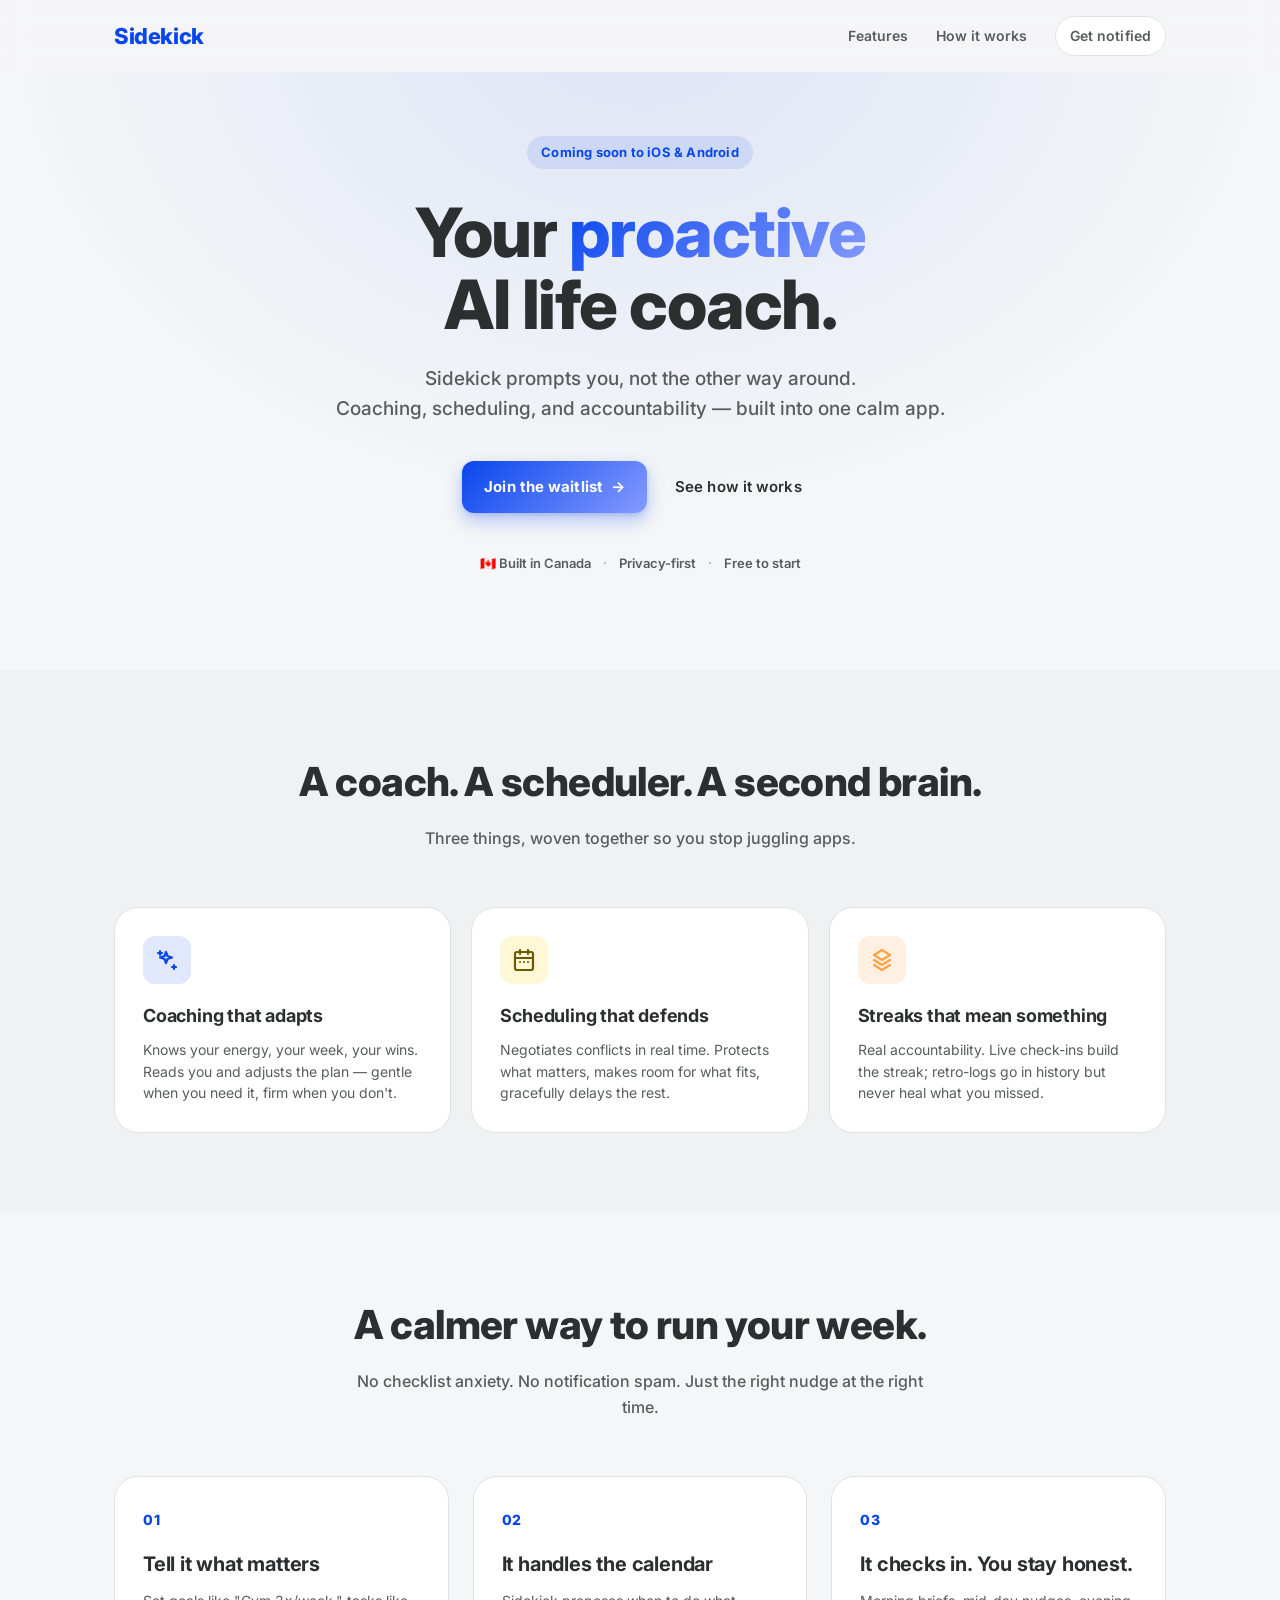
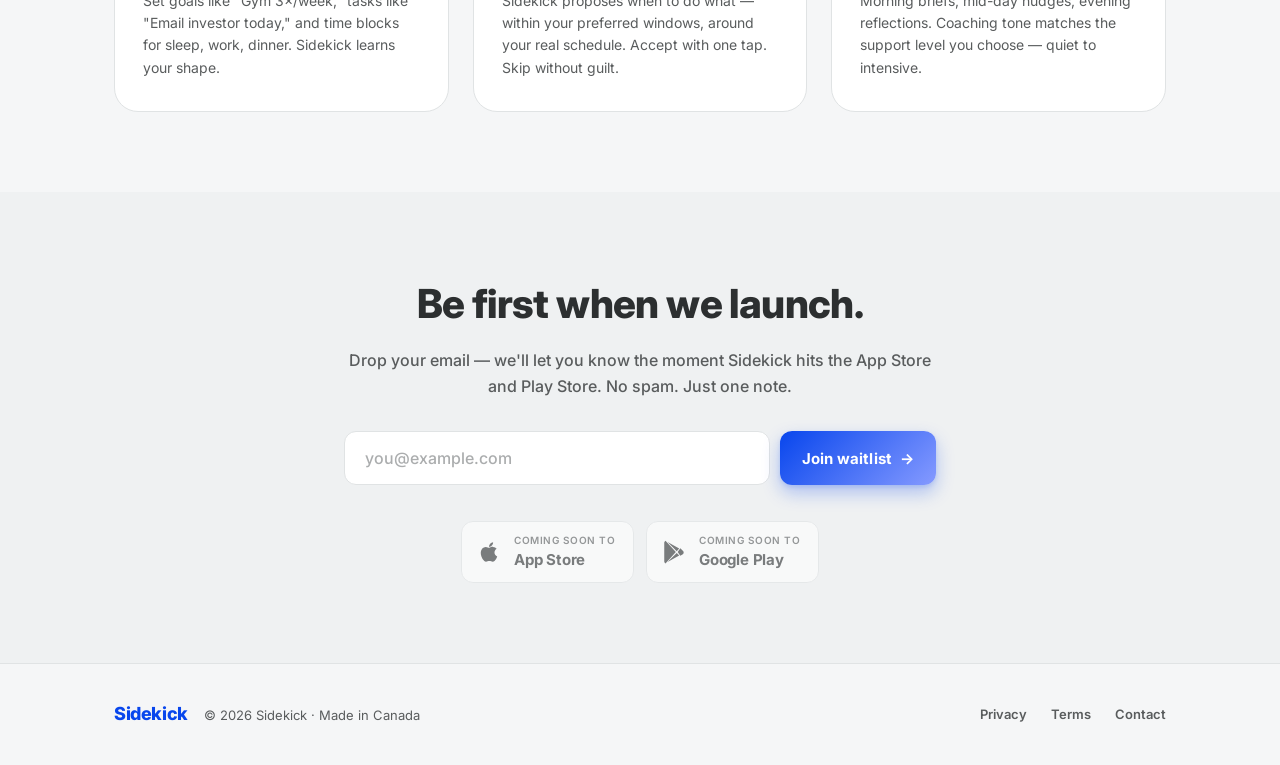
==== index.html @ 0ae4e59f "init: landing page + privacy + terms (Sentinel design)" ====
<!DOCTYPE html>
<html lang="en">
<head>
  <meta charset="UTF-8" />
  <meta name="viewport" content="width=device-width, initial-scale=1.0" />
  <meta name="theme-color" content="#0846ED" />

  <title>Sidekick — Your Proactive AI Life Coach</title>
  <meta name="description" content="Sidekick is a privacy-first personal assistant that proactively coaches you. It integrates calendar, goals, and energy to help maintain life balance — and prompts you, not the other way around." />

  <!-- Open Graph -->
  <meta property="og:title" content="Sidekick — Your Proactive AI Life Coach" />
  <meta property="og:description" content="The AI prompts you, not the other way around. Coaching, scheduling, accountability — built into one calm app." />
  <meta property="og:url" content="https://yoursidekick.ca" />
  <meta property="og:type" content="website" />
  <meta property="og:image" content="https://yoursidekick.ca/og.png" />

  <!-- Twitter -->
  <meta name="twitter:card" content="summary_large_image" />
  <meta name="twitter:title" content="Sidekick — Your Proactive AI Life Coach" />
  <meta name="twitter:description" content="The AI prompts you, not the other way around." />
  <meta name="twitter:image" content="https://yoursidekick.ca/og.png" />

  <!-- Favicon -->
  <link rel="icon" type="image/svg+xml" href="favicon.svg" />

  <!-- Inter font -->
  <link rel="preconnect" href="https://fonts.googleapis.com" />
  <link rel="preconnect" href="https://fonts.gstatic.com" crossorigin />
  <link href="https://fonts.googleapis.com/css2?family=Inter:wght@400;500;600;700;800&display=swap" rel="stylesheet" />

  <link rel="stylesheet" href="style.css" />
</head>
<body>
  <header class="nav">
    <div class="container nav-row">
      <a href="/" class="wordmark">Sidekick</a>
      <nav class="nav-links">
        <a href="#features">Features</a>
        <a href="#how-it-works">How it works</a>
        <a href="#waitlist" class="btn btn-ghost-sm">Get notified</a>
      </nav>
    </div>
  </header>

  <main>
    <!-- Hero -->
    <section class="hero">
      <div class="container hero-inner">
        <div class="badge">Coming soon to iOS &amp; Android</div>
        <h1>
          Your <span class="grad-text">proactive</span><br />
          AI life coach.
        </h1>
        <p class="hero-sub">
          Sidekick prompts you, not the other way around.<br />
          Coaching, scheduling, and accountability — built into one calm app.
        </p>
        <div class="hero-cta">
          <a href="#waitlist" class="btn btn-primary">
            Join the waitlist
            <span class="arrow">→</span>
          </a>
          <a href="#how-it-works" class="btn btn-link">See how it works</a>
        </div>
        <div class="hero-trust">
          <span>🇨🇦 Built in Canada</span>
          <span>·</span>
          <span>Privacy-first</span>
          <span>·</span>
          <span>Free to start</span>
        </div>
      </div>
    </section>

    <!-- Value props -->
    <section id="features" class="features">
      <div class="container">
        <h2 class="section-title">A coach. A scheduler. A second brain.</h2>
        <p class="section-sub">Three things, woven together so you stop juggling apps.</p>

        <div class="feature-grid">
          <div class="feature-card">
            <div class="feature-icon" style="background: rgba(8, 70, 237, 0.12); color: #0846ED;">
              <svg viewBox="0 0 24 24" fill="none" stroke="currentColor" stroke-width="2.2" stroke-linecap="round" stroke-linejoin="round"><path d="M5 3v4"/><path d="M19 17v4"/><path d="M3 5h4"/><path d="M17 19h4"/><path d="M11 4l1.5 4L17 9.5 12.5 11 11 15 9.5 11 5 9.5 9.5 8z"/></svg>
            </div>
            <h3>Coaching that adapts</h3>
            <p>Knows your energy, your week, your wins. Reads you and adjusts the plan — gentle when you need it, firm when you don't.</p>
          </div>

          <div class="feature-card">
            <div class="feature-icon" style="background: rgba(253, 212, 0, 0.16); color: #6D5A00;">
              <svg viewBox="0 0 24 24" fill="none" stroke="currentColor" stroke-width="2.2" stroke-linecap="round" stroke-linejoin="round"><rect x="3" y="4" width="18" height="18" rx="2"/><path d="M16 2v4"/><path d="M8 2v4"/><path d="M3 10h18"/><path d="M8 14h.01"/><path d="M12 14h.01"/><path d="M16 14h.01"/></svg>
            </div>
            <h3>Scheduling that defends</h3>
            <p>Negotiates conflicts in real time. Protects what matters, makes room for what fits, gracefully delays the rest.</p>
          </div>

          <div class="feature-card">
            <div class="feature-icon" style="background: rgba(255, 163, 68, 0.16); color: #FFA344;">
              <svg viewBox="0 0 24 24" fill="none" stroke="currentColor" stroke-width="2.2" stroke-linecap="round" stroke-linejoin="round"><path d="M12 2L4 7l8 5 8-5-8-5z"/><path d="M4 12l8 5 8-5"/><path d="M4 17l8 5 8-5"/></svg>
            </div>
            <h3>Streaks that mean something</h3>
            <p>Real accountability. Live check-ins build the streak; retro-logs go in history but never heal what you missed.</p>
          </div>
        </div>
      </div>
    </section>

    <!-- How it works -->
    <section id="how-it-works" class="how">
      <div class="container">
        <h2 class="section-title">A calmer way to run your week.</h2>
        <p class="section-sub">No checklist anxiety. No notification spam. Just the right nudge at the right time.</p>

        <div class="how-grid">
          <div class="how-step">
            <div class="how-num">01</div>
            <h3>Tell it what matters</h3>
            <p>Set goals like "Gym 3×/week," tasks like "Email investor today," and time blocks for sleep, work, dinner. Sidekick learns your shape.</p>
          </div>
          <div class="how-step">
            <div class="how-num">02</div>
            <h3>It handles the calendar</h3>
            <p>Sidekick proposes when to do what — within your preferred windows, around your real schedule. Accept with one tap. Skip without guilt.</p>
          </div>
          <div class="how-step">
            <div class="how-num">03</div>
            <h3>It checks in. You stay honest.</h3>
            <p>Morning briefs, mid-day nudges, evening reflections. Coaching tone matches the support level you choose — quiet to intensive.</p>
          </div>
        </div>
      </div>
    </section>

    <!-- Waitlist CTA -->
    <section id="waitlist" class="waitlist">
      <div class="container waitlist-inner">
        <h2>Be first when we launch.</h2>
        <p>Drop your email — we'll let you know the moment Sidekick hits the App Store and Play Store. No spam. Just one note.</p>

        <!--
          TODO: Hook this up to a real form provider before going live.
          Easiest options:
            • Tally    https://tally.so   → embed iframe or POST to https://api.tally.so/forms/<id>/responses
            • Formspark https://formspark.io → POST to https://submit-form.com/<form-id>
            • Buttondown https://buttondown.email → if doing email newsletter
          Replace the action URL below with your form endpoint.
        -->
        <form class="waitlist-form" action="https://submit-form.com/REPLACE_ME" method="POST" autocomplete="email">
          <input type="email" name="email" placeholder="you@example.com" required aria-label="Email address" />
          <button type="submit" class="btn btn-primary">
            Join waitlist
            <span class="arrow">→</span>
          </button>
        </form>

        <div class="store-badges">
          <div class="store-badge" aria-label="Coming soon to App Store">
            <svg viewBox="0 0 24 24" fill="currentColor"><path d="M17.05 20.28c-.98.95-2.05.8-3.08.35-1.09-.46-2.09-.48-3.24 0-1.44.62-2.2.44-3.06-.35C2.79 15.25 3.51 7.59 9.05 7.31c1.35.07 2.29.74 3.08.8 1.18-.24 2.31-.93 3.57-.84 1.51.12 2.65.72 3.4 1.8-3.12 1.87-2.38 5.98.48 7.13-.57 1.5-1.31 2.99-2.54 4.09zM12.03 7.25c-.15-2.23 1.66-4.07 3.74-4.25.29 2.58-2.34 4.5-3.74 4.25z"/></svg>
            <div>
              <span class="store-badge-pre">Coming soon to</span>
              <span class="store-badge-name">App Store</span>
            </div>
          </div>
          <div class="store-badge" aria-label="Coming soon to Google Play">
            <svg viewBox="0 0 24 24" fill="currentColor"><path d="M3 20.5V3.5c0-.85.46-1.6 1.16-2L13.69 12 4.16 22.5C3.46 22.1 3 21.35 3 20.5zM16.81 15.12L6.05 21.34l8.49-8.49zM20.16 10.81c.5.4.79.99.79 1.69s-.3 1.29-.79 1.69l-2.36 1.37L15.41 12l2.39-3.55zM6.05 2.66l10.76 6.22-2.27 2.39L6.05 2.66z"/></svg>
            <div>
              <span class="store-badge-pre">Coming soon to</span>
              <span class="store-badge-name">Google Play</span>
            </div>
          </div>
        </div>
      </div>
    </section>
  </main>

  <footer class="footer">
    <div class="container footer-row">
      <div class="footer-brand">
        <span class="wordmark">Sidekick</span>
        <span class="footer-meta">© 2026 Sidekick · Made in Canada</span>
      </div>
      <nav class="footer-links">
        <a href="privacy.html">Privacy</a>
        <a href="terms.html">Terms</a>
        <a href="mailto:hello@yoursidekick.ca">Contact</a>
      </nav>
    </div>
  </footer>
</body>
</html>
---- style.css ----
/* ─────────────────────────────────────────────────────────────────────────
   Sidekick landing page — Sentinel design system
   Hero blue #0846ED, power yellow #FDD400, Inter, surface tier system,
   tonal lift, gradient CTAs, soft definition borders.
   ───────────────────────────────────────────────────────────────────────── */

:root {
  /* Surface tier */
  --surface-base: #F5F6F7;
  --surface-low: #EFF1F2;
  --surface: #FFFFFF;
  --surface-container: #E6E8EA;
  --surface-high: #E0E3E4;
  --surface-highest: #DADDDF;

  /* Text */
  --on-surface: #2C2F30;
  --on-surface-variant: #595C5D;
  --outline: #757778;
  --outline-variant: #ABADAE;

  /* Brand */
  --primary: #0846ED;
  --primary-container: #859AFF;
  --on-primary: #F2F1FF;
  --secondary-container: #FDD400;
  --on-secondary-container: #594A00;
  --tertiary: #B7131A;

  /* Status */
  --green: #4DAB9A;
  --orange: #FFA344;

  /* Type */
  --font-sans: 'Inter', -apple-system, BlinkMacSystemFont, 'Segoe UI', Roboto, sans-serif;

  /* Radius + spacing */
  --r-sm: 8px;
  --r-md: 12px;
  --r-lg: 16px;
  --r-xl: 24px;
  --r-2xl: 32px;
  --r-full: 9999px;
}

@media (prefers-color-scheme: dark) {
  :root {
    --surface-base: #0E1112;
    --surface-low: #16191A;
    --surface: #202425;
    --surface-container: #1A1D1E;
    --surface-high: #24272A;
    --surface-highest: #2E3133;
    --on-surface: #E0E3E4;
    --on-surface-variant: #ABADAE;
    --outline: #898B8C;
    --outline-variant: #595C5D;
    --primary: #6D88FF;
    --primary-container: #003CD3;
  }
}

/* Reset */
*, *::before, *::after { box-sizing: border-box; }
html { -webkit-text-size-adjust: 100%; scroll-behavior: smooth; }
body {
  margin: 0;
  font-family: var(--font-sans);
  font-size: 16px;
  line-height: 1.6;
  color: var(--on-surface);
  background: var(--surface-base);
  -webkit-font-smoothing: antialiased;
  -moz-osx-font-smoothing: grayscale;
}
img, svg { display: block; max-width: 100%; }
a { color: inherit; text-decoration: none; }
button { font-family: inherit; cursor: pointer; }

.container {
  width: 100%;
  max-width: 1100px;
  margin: 0 auto;
  padding: 0 24px;
}

/* ─── Nav ──────────────────────────────────────────────────────────── */
.nav {
  position: sticky;
  top: 0;
  z-index: 50;
  background: color-mix(in srgb, var(--surface-base) 90%, transparent);
  backdrop-filter: saturate(180%) blur(12px);
  -webkit-backdrop-filter: saturate(180%) blur(12px);
}
.nav-row {
  display: flex;
  align-items: center;
  justify-content: space-between;
  padding-block: 16px;
}
.wordmark {
  font-size: 22px;
  font-weight: 800;
  letter-spacing: -0.4px;
  color: var(--primary);
}
.nav-links {
  display: flex;
  align-items: center;
  gap: 28px;
}
.nav-links a {
  font-size: 14px;
  font-weight: 600;
  color: var(--on-surface-variant);
  transition: color 0.15s;
}
.nav-links a:hover { color: var(--on-surface); }

/* ─── Buttons ──────────────────────────────────────────────────────── */
.btn {
  display: inline-flex;
  align-items: center;
  justify-content: center;
  gap: 8px;
  padding: 14px 22px;
  border: none;
  border-radius: var(--r-md);
  font-size: 15px;
  font-weight: 700;
  letter-spacing: 0.1px;
  text-decoration: none;
  cursor: pointer;
  transition: transform 0.15s ease, box-shadow 0.2s ease;
  white-space: nowrap;
}
.btn-primary {
  background: linear-gradient(135deg, var(--primary), var(--primary-container));
  color: #fff;
  box-shadow:
    0 8px 18px rgba(8, 70, 237, 0.28),
    0 2px 4px rgba(8, 70, 237, 0.12);
}
.btn-primary:hover {
  transform: translateY(-1px);
  box-shadow:
    0 12px 26px rgba(8, 70, 237, 0.34),
    0 2px 4px rgba(8, 70, 237, 0.16);
}
.btn-primary:active { transform: translateY(0); }
.btn-link {
  background: transparent;
  color: var(--on-surface);
  padding: 14px 16px;
  font-weight: 600;
}
.btn-link:hover { color: var(--primary); }
.btn-ghost-sm {
  padding: 8px 14px;
  font-size: 13px;
  background: var(--surface);
  color: var(--on-surface);
  border: 1px solid var(--surface-high);
  border-radius: var(--r-full);
}
.btn-ghost-sm:hover {
  background: var(--surface-low);
  color: var(--primary);
}
.arrow {
  display: inline-block;
  transition: transform 0.2s ease;
}
.btn-primary:hover .arrow { transform: translateX(3px); }

/* ─── Hero ──────────────────────────────────────────────────────────── */
.hero {
  padding: 64px 0 96px;
  position: relative;
  overflow: hidden;
}
.hero::before {
  content: '';
  position: absolute;
  inset: -10% -10% auto -10%;
  height: 600px;
  background: radial-gradient(
    ellipse at 50% 0%,
    rgba(8, 70, 237, 0.10),
    transparent 60%
  );
  z-index: -1;
}
.hero-inner {
  text-align: center;
  max-width: 760px;
}
.badge {
  display: inline-block;
  padding: 6px 14px;
  border-radius: var(--r-full);
  background: rgba(8, 70, 237, 0.10);
  color: var(--primary);
  font-size: 13px;
  font-weight: 700;
  letter-spacing: 0.2px;
  margin-bottom: 28px;
}
.hero h1 {
  font-size: clamp(40px, 7vw, 68px);
  line-height: 1.05;
  font-weight: 800;
  letter-spacing: -1.5px;
  margin: 0 0 24px;
  color: var(--on-surface);
}
.grad-text {
  background: linear-gradient(135deg, var(--primary), var(--primary-container));
  -webkit-background-clip: text;
  background-clip: text;
  color: transparent;
}
.hero-sub {
  font-size: clamp(16px, 2vw, 19px);
  color: var(--on-surface-variant);
  margin: 0 0 36px;
  font-weight: 500;
  line-height: 1.6;
}
.hero-cta {
  display: flex;
  justify-content: center;
  gap: 12px;
  flex-wrap: wrap;
  margin-bottom: 40px;
}
.hero-trust {
  display: flex;
  justify-content: center;
  align-items: center;
  flex-wrap: wrap;
  gap: 12px;
  font-size: 13px;
  font-weight: 600;
  color: var(--on-surface-variant);
}
.hero-trust span:nth-child(even) { color: var(--outline-variant); }

/* ─── Sections ─────────────────────────────────────────────────────── */
section { padding: 80px 0; }
.section-title {
  font-size: clamp(28px, 4vw, 40px);
  font-weight: 800;
  letter-spacing: -0.6px;
  text-align: center;
  margin: 0 0 12px;
  color: var(--on-surface);
}
.section-sub {
  text-align: center;
  font-size: 16px;
  color: var(--on-surface-variant);
  max-width: 580px;
  margin: 0 auto 56px;
  font-weight: 500;
}

/* ─── Features ─────────────────────────────────────────────────────── */
.features { background: var(--surface-low); }
.feature-grid {
  display: grid;
  grid-template-columns: repeat(auto-fit, minmax(280px, 1fr));
  gap: 20px;
}
.feature-card {
  background: var(--surface);
  border: 1px solid var(--surface-high);
  border-radius: var(--r-xl);
  padding: 28px;
  transition: transform 0.2s ease, box-shadow 0.2s ease;
}
.feature-card:hover {
  transform: translateY(-3px);
  box-shadow: 0 16px 40px rgba(44, 47, 48, 0.06);
}
.feature-icon {
  width: 48px;
  height: 48px;
  border-radius: var(--r-md);
  display: grid;
  place-items: center;
  margin-bottom: 18px;
}
.feature-icon svg { width: 24px; height: 24px; }
.feature-card h3 {
  font-size: 18px;
  font-weight: 700;
  letter-spacing: -0.2px;
  margin: 0 0 8px;
  color: var(--on-surface);
}
.feature-card p {
  font-size: 14px;
  line-height: 1.55;
  color: var(--on-surface-variant);
  margin: 0;
}

/* ─── How it works ─────────────────────────────────────────────────── */
.how-grid {
  display: grid;
  grid-template-columns: repeat(auto-fit, minmax(280px, 1fr));
  gap: 24px;
}
.how-step {
  background: var(--surface);
  border: 1px solid var(--surface-high);
  border-radius: var(--r-xl);
  padding: 32px 28px;
}
.how-num {
  font-size: 14px;
  font-weight: 800;
  letter-spacing: 0.8px;
  color: var(--primary);
  margin-bottom: 16px;
}
.how-step h3 {
  font-size: 20px;
  font-weight: 700;
  letter-spacing: -0.2px;
  margin: 0 0 10px;
  color: var(--on-surface);
}
.how-step p {
  font-size: 14px;
  line-height: 1.6;
  color: var(--on-surface-variant);
  margin: 0;
}

/* ─── Waitlist ─────────────────────────────────────────────────────── */
.waitlist {
  background: var(--surface-low);
}
.waitlist-inner {
  max-width: 640px;
  text-align: center;
}
.waitlist h2 {
  font-size: clamp(28px, 4vw, 40px);
  font-weight: 800;
  letter-spacing: -0.6px;
  margin: 0 0 12px;
  color: var(--on-surface);
}
.waitlist p {
  font-size: 16px;
  color: var(--on-surface-variant);
  margin: 0 0 32px;
  font-weight: 500;
}
.waitlist-form {
  display: flex;
  gap: 10px;
  margin-bottom: 36px;
  flex-wrap: wrap;
  justify-content: center;
}
.waitlist-form input[type="email"] {
  flex: 1 1 280px;
  padding: 16px 20px;
  font-family: inherit;
  font-size: 16px;
  font-weight: 500;
  color: var(--on-surface);
  background: var(--surface);
  border: 1px solid var(--surface-high);
  border-radius: var(--r-md);
  outline: none;
  transition: border-color 0.15s;
}
.waitlist-form input[type="email"]:focus {
  border-color: var(--primary);
  box-shadow: 0 0 0 4px rgba(8, 70, 237, 0.12);
}
.waitlist-form input::placeholder { color: var(--outline-variant); }
.waitlist-form button { padding: 16px 22px; }

.store-badges {
  display: flex;
  justify-content: center;
  gap: 12px;
  flex-wrap: wrap;
}
.store-badge {
  display: flex;
  align-items: center;
  gap: 12px;
  padding: 10px 18px 10px 14px;
  background: var(--surface);
  border: 1px solid var(--surface-high);
  border-radius: var(--r-md);
  color: var(--on-surface);
  opacity: 0.6;
}
.store-badge svg { width: 26px; height: 26px; }
.store-badge div { display: flex; flex-direction: column; align-items: flex-start; }
.store-badge-pre {
  font-size: 10px;
  font-weight: 600;
  text-transform: uppercase;
  letter-spacing: 0.5px;
  color: var(--on-surface-variant);
}
.store-badge-name {
  font-size: 15px;
  font-weight: 700;
  letter-spacing: -0.2px;
}

/* ─── Footer ───────────────────────────────────────────────────────── */
.footer {
  padding: 36px 0;
  border-top: 1px solid var(--surface-high);
}
.footer-row {
  display: flex;
  align-items: center;
  justify-content: space-between;
  gap: 24px;
  flex-wrap: wrap;
}
.footer-brand {
  display: flex;
  align-items: baseline;
  gap: 16px;
  flex-wrap: wrap;
}
.footer-brand .wordmark { font-size: 18px; }
.footer-meta {
  font-size: 13px;
  color: var(--on-surface-variant);
}
.footer-links { display: flex; gap: 24px; }
.footer-links a {
  font-size: 13px;
  font-weight: 600;
  color: var(--on-surface-variant);
  transition: color 0.15s;
}
.footer-links a:hover { color: var(--primary); }

/* ─── Mobile ───────────────────────────────────────────────────────── */
@media (max-width: 640px) {
  .nav-links { gap: 14px; }
  .nav-links a:not(.btn-ghost-sm) { display: none; }
  .hero { padding: 48px 0 64px; }
  section { padding: 56px 0; }
}
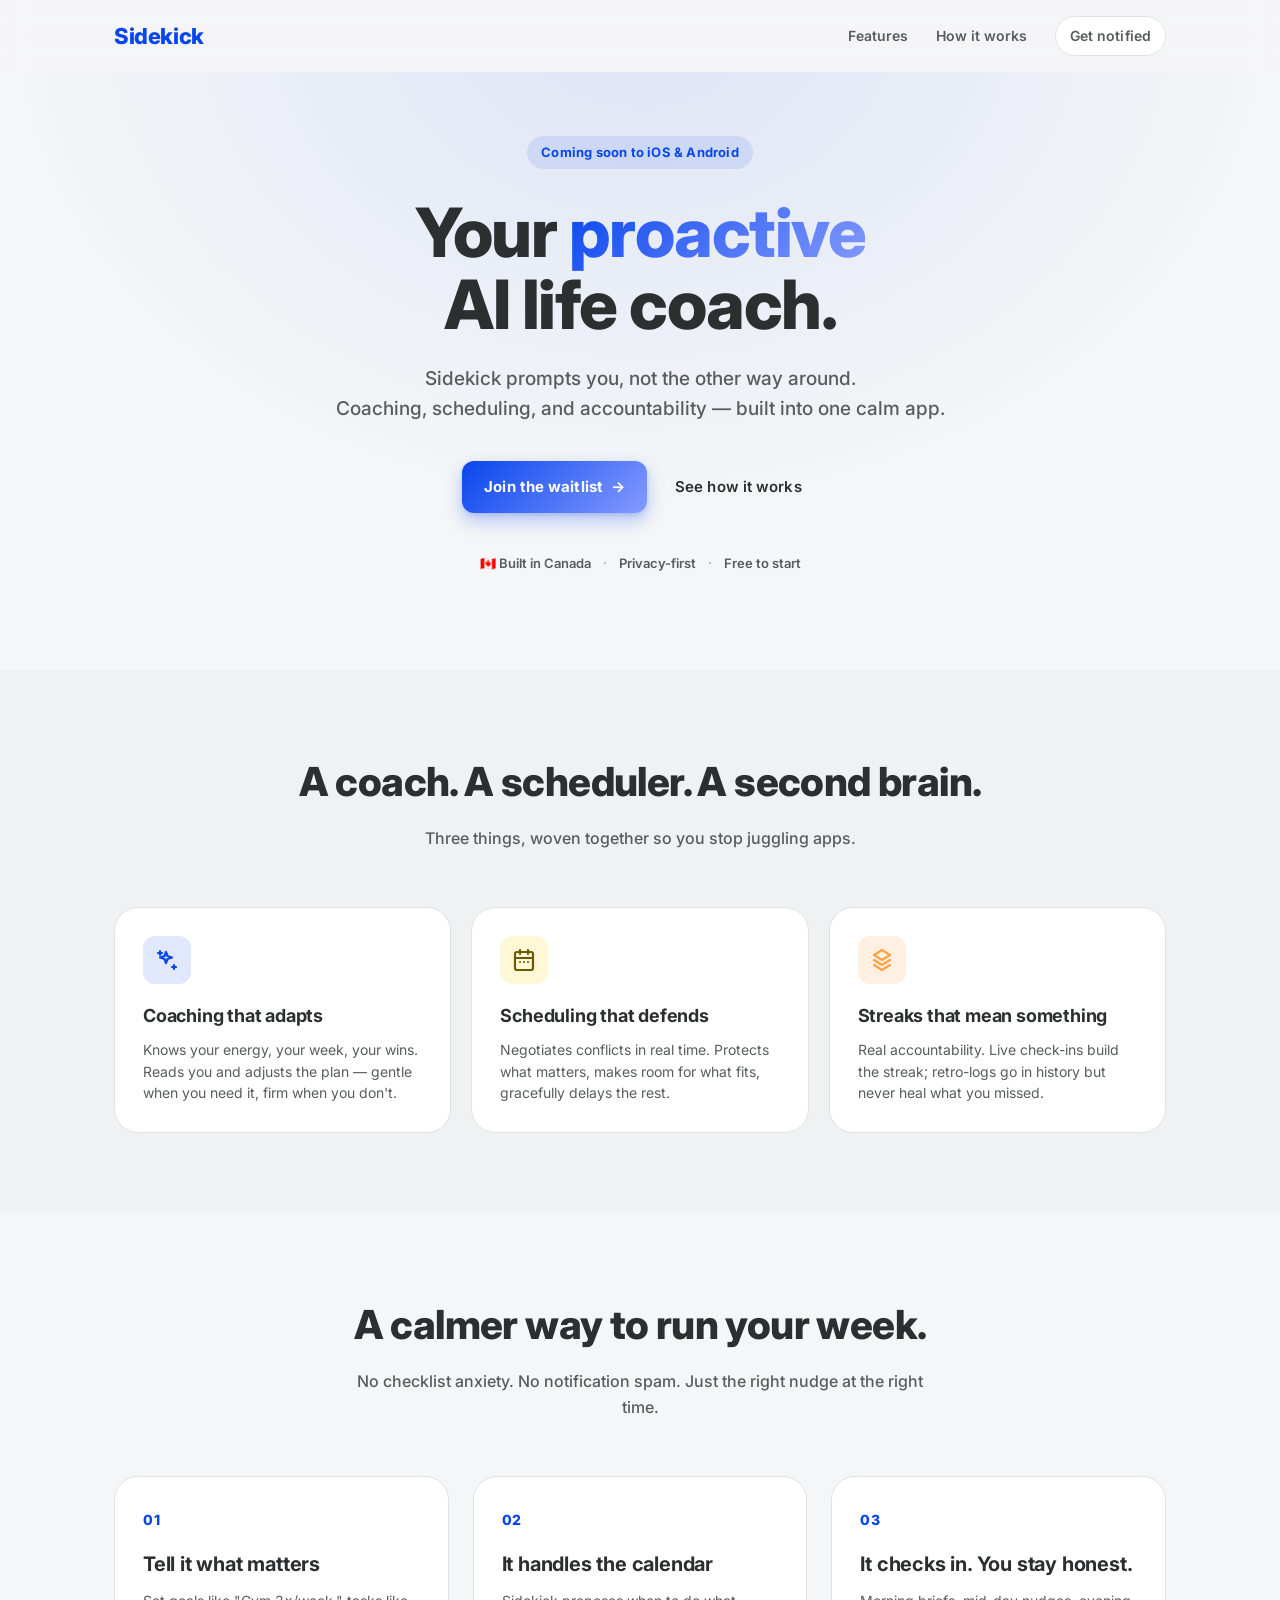
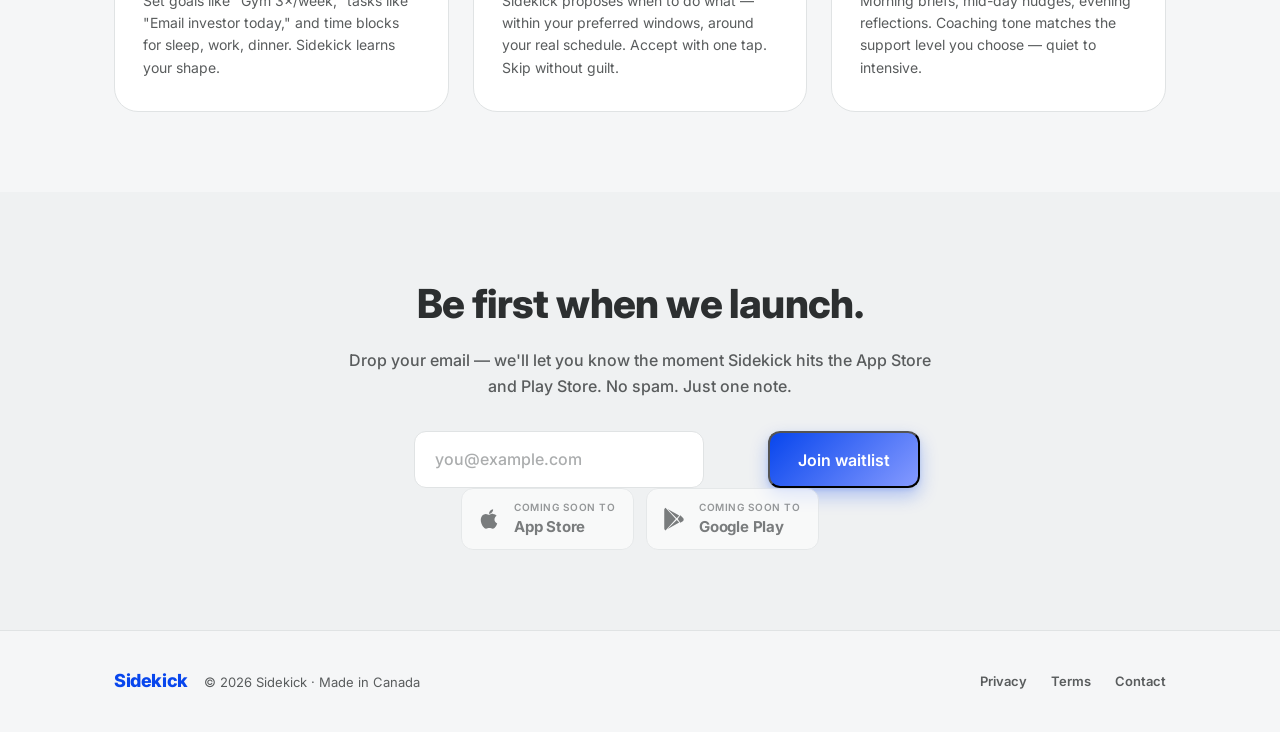
==== commit 03b703f1: "wire Kit (ConvertKit) waitlist form, style to match Sidekick palette Replaces the REPLACE_ME Formspa" ====
--- a/index.html
+++ b/index.html
@@ -30,6 +30,9 @@
   <link href="https://fonts.googleapis.com/css2?family=Inter:wght@400;500;600;700;800&display=swap" rel="stylesheet" />
 
   <link rel="stylesheet" href="style.css" />
+
+  <!-- Kit (ConvertKit) waitlist form script -->
+  <script src="https://f.convertkit.com/ckjs/ck.5.js"></script>
 </head>
 <body>
   <header class="nav">
@@ -139,20 +142,20 @@
         <h2>Be first when we launch.</h2>
         <p>Drop your email — we'll let you know the moment Sidekick hits the App Store and Play Store. No spam. Just one note.</p>
 
-        <!--
-          TODO: Hook this up to a real form provider before going live.
-          Easiest options:
-            • Tally    https://tally.so   → embed iframe or POST to https://api.tally.so/forms/<id>/responses
-            • Formspark https://formspark.io → POST to https://submit-form.com/<form-id>
-            • Buttondown https://buttondown.email → if doing email newsletter
-          Replace the action URL below with your form endpoint.
-        -->
-        <form class="waitlist-form" action="https://submit-form.com/REPLACE_ME" method="POST" autocomplete="email">
-          <input type="email" name="email" placeholder="you@example.com" required aria-label="Email address" />
-          <button type="submit" class="btn btn-primary">
-            Join waitlist
-            <span class="arrow">→</span>
-          </button>
+        <!-- Kit (ConvertKit) waitlist form. Script loaded in <head>. -->
+        <form action="https://app.kit.com/forms/9358173/subscriptions" class="seva-form formkit-form" method="post" data-sv-form="9358173" data-uid="fa3485b197" data-format="inline" data-version="5" data-options="{&quot;settings&quot;:{&quot;after_subscribe&quot;:{&quot;action&quot;:&quot;message&quot;,&quot;success_message&quot;:&quot;Success! Now check your email to confirm your subscription.&quot;,&quot;redirect_url&quot;:&quot;&quot;},&quot;analytics&quot;:{&quot;google&quot;:null,&quot;fathom&quot;:null,&quot;facebook&quot;:null,&quot;segment&quot;:null,&quot;pinterest&quot;:null,&quot;sparkloop&quot;:null,&quot;googletagmanager&quot;:null},&quot;modal&quot;:{&quot;trigger&quot;:&quot;timer&quot;,&quot;scroll_percentage&quot;:null,&quot;timer&quot;:5,&quot;devices&quot;:&quot;all&quot;,&quot;show_once_every&quot;:15},&quot;powered_by&quot;:{&quot;show&quot;:true,&quot;url&quot;:&quot;https://kit.com/features/forms?utm_campaign=poweredby&amp;utm_content=form&amp;utm_medium=referral&amp;utm_source=dynamic&quot;},&quot;recaptcha&quot;:{&quot;enabled&quot;:false},&quot;return_visitor&quot;:{&quot;action&quot;:&quot;show&quot;,&quot;custom_content&quot;:&quot;&quot;},&quot;slide_in&quot;:{&quot;display_in&quot;:&quot;bottom_right&quot;,&quot;trigger&quot;:&quot;timer&quot;,&quot;scroll_percentage&quot;:null,&quot;timer&quot;:5,&quot;devices&quot;:&quot;all&quot;,&quot;show_once_every&quot;:15},&quot;sticky_bar&quot;:{&quot;display_in&quot;:&quot;top&quot;,&quot;trigger&quot;:&quot;timer&quot;,&quot;scroll_percentage&quot;:null,&quot;timer&quot;:5,&quot;devices&quot;:&quot;all&quot;,&quot;show_once_every&quot;:15}},&quot;version&quot;:&quot;5&quot;}" min-width="400 500 600 700 800">
+          <div data-style="clean">
+            <ul class="formkit-alert formkit-alert-error" data-element="errors" data-group="alert"></ul>
+            <div data-element="fields" data-stacked="false" class="seva-fields formkit-fields">
+              <div class="formkit-field">
+                <input class="formkit-input" name="email_address" aria-label="Email Address" placeholder="you@example.com" required type="email" />
+              </div>
+              <button data-element="submit" class="formkit-submit formkit-submit">
+                <div class="formkit-spinner"><div></div><div></div><div></div></div>
+                <span>Join waitlist</span>
+              </button>
+            </div>
+          </div>
         </form>
 
         <div class="store-badges">
--- a/style.css
+++ b/style.css
@@ -388,6 +388,71 @@
 .waitlist-form input::placeholder { color: var(--outline-variant); }
 .waitlist-form button { padding: 16px 22px; }
 
+/* ─── Kit (ConvertKit) embedded form — match Sidekick palette ───────── */
+.waitlist .formkit-form[data-uid="fa3485b197"] { max-width: 560px; margin: 0 auto; }
+.waitlist .formkit-form[data-uid="fa3485b197"] [data-style="clean"] { padding: 0; }
+.waitlist .formkit-form[data-uid="fa3485b197"] .formkit-fields {
+  display: flex;
+  gap: 10px;
+  flex-wrap: wrap;
+  justify-content: center;
+  margin: 0 auto;
+}
+.waitlist .formkit-form[data-uid="fa3485b197"] .formkit-field,
+.waitlist .formkit-form[data-uid="fa3485b197"] .formkit-submit {
+  margin: 0;
+  flex: 1 1 280px;
+}
+.waitlist .formkit-form[data-uid="fa3485b197"] .formkit-submit { flex: 0 0 auto; }
+.waitlist .formkit-form[data-uid="fa3485b197"] .formkit-input {
+  padding: 16px 20px !important;
+  font-family: inherit !important;
+  font-size: 16px !important;
+  font-weight: 500 !important;
+  color: var(--on-surface) !important;
+  background: var(--surface) !important;
+  border: 1px solid var(--surface-high) !important;
+  border-radius: var(--r-md) !important;
+  line-height: 1.4 !important;
+  transition: border-color 0.15s, box-shadow 0.15s !important;
+}
+.waitlist .formkit-form[data-uid="fa3485b197"] .formkit-input::placeholder { color: var(--outline-variant); opacity: 1; }
+.waitlist .formkit-form[data-uid="fa3485b197"] .formkit-input:focus {
+  border-color: var(--primary) !important;
+  box-shadow: 0 0 0 4px rgba(8, 70, 237, 0.12) !important;
+  outline: none !important;
+}
+.waitlist .formkit-form[data-uid="fa3485b197"] .formkit-submit {
+  background: linear-gradient(135deg, var(--primary), var(--primary-container)) !important;
+  color: #fff !important;
+  border-radius: var(--r-md) !important;
+  box-shadow:
+    0 8px 18px rgba(8, 70, 237, 0.28),
+    0 2px 4px rgba(8, 70, 237, 0.12) !important;
+  transition: transform 0.15s ease, box-shadow 0.2s ease !important;
+  font-weight: 600 !important;
+  margin: 0 !important;
+}
+.waitlist .formkit-form[data-uid="fa3485b197"] .formkit-submit > span {
+  padding: 16px 22px !important;
+  font-size: 16px !important;
+  font-weight: 600 !important;
+}
+.waitlist .formkit-form[data-uid="fa3485b197"] .formkit-submit:hover {
+  transform: translateY(-1px);
+  box-shadow:
+    0 12px 26px rgba(8, 70, 237, 0.34),
+    0 2px 4px rgba(8, 70, 237, 0.16) !important;
+}
+.waitlist .formkit-form[data-uid="fa3485b197"] .formkit-submit:hover > span { background: transparent !important; }
+.waitlist .formkit-form[data-uid="fa3485b197"] .formkit-powered-by-convertkit-container { display: none !important; }
+.waitlist .formkit-form[data-uid="fa3485b197"] .formkit-alert-success {
+  background: rgba(8, 70, 237, 0.08);
+  border-color: var(--primary);
+  color: var(--primary);
+  border-radius: var(--r-md);
+}
+
 .store-badges {
   display: flex;
   justify-content: center;
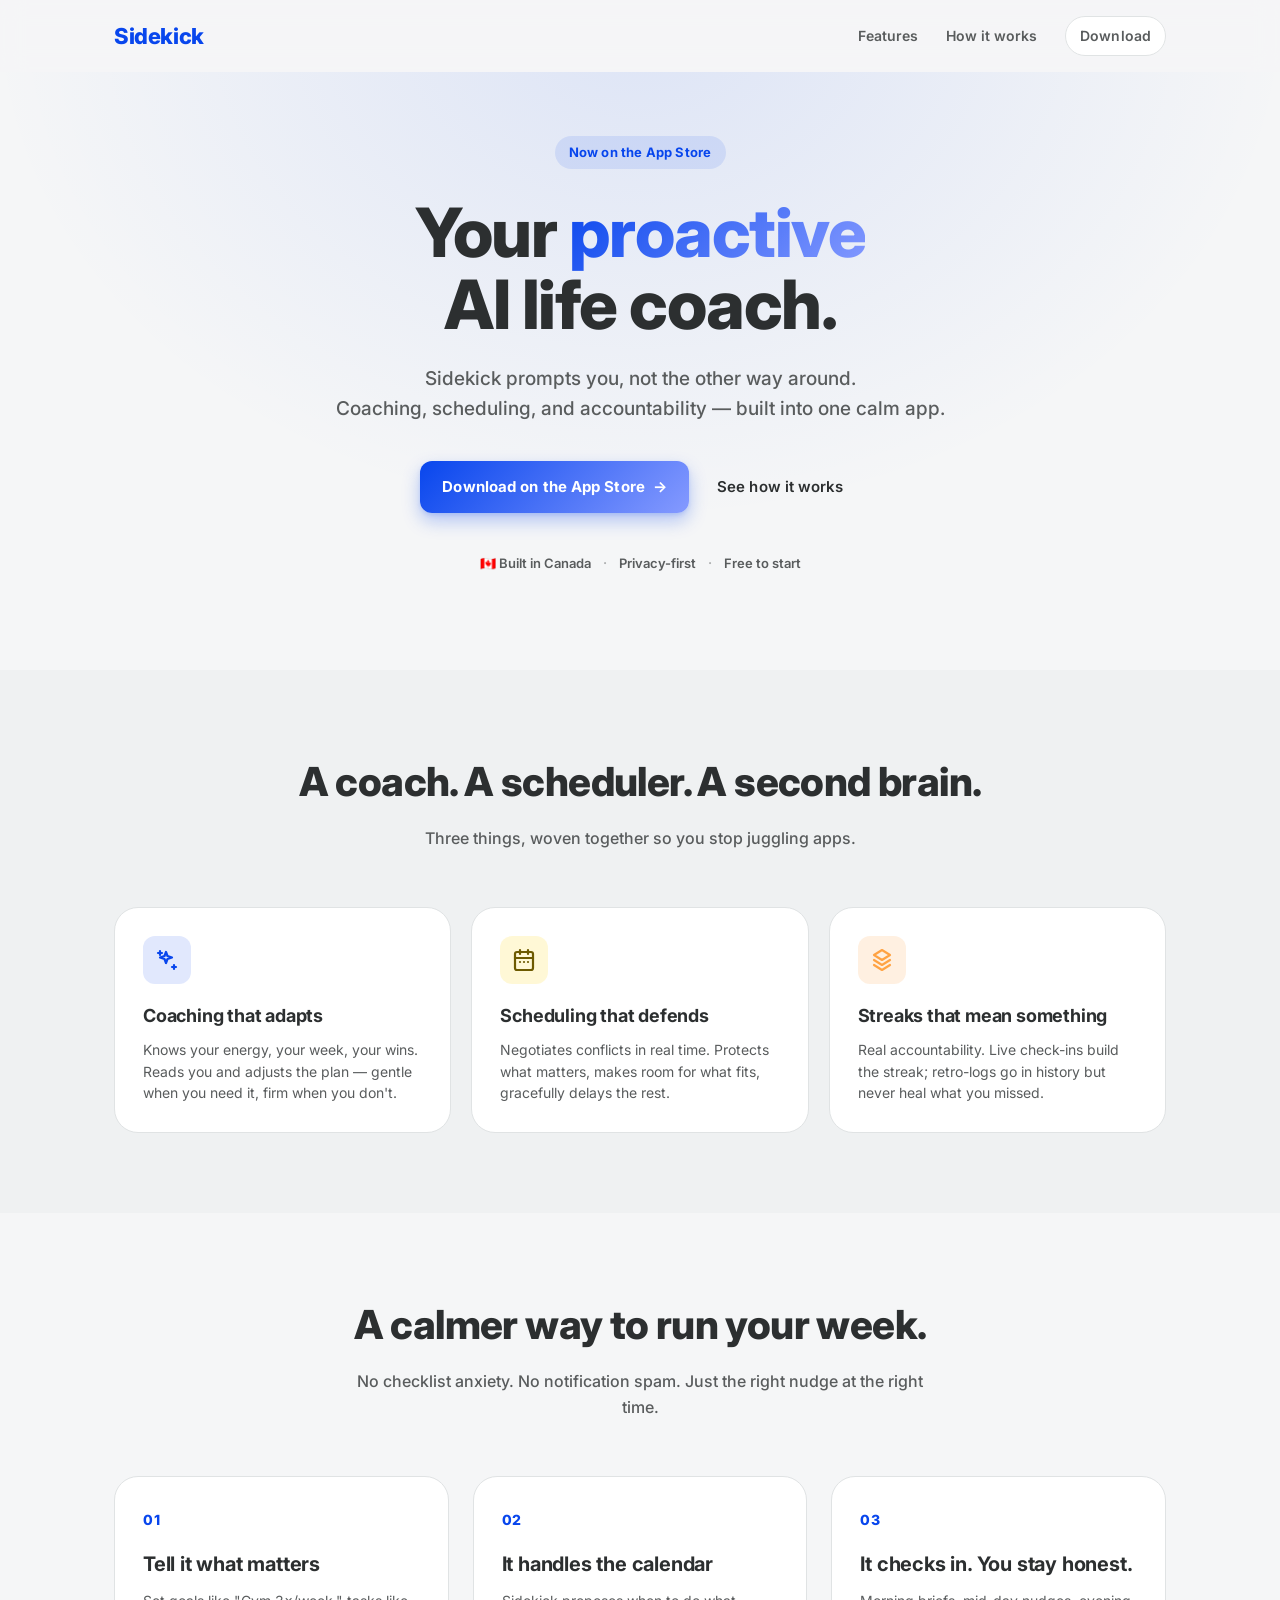
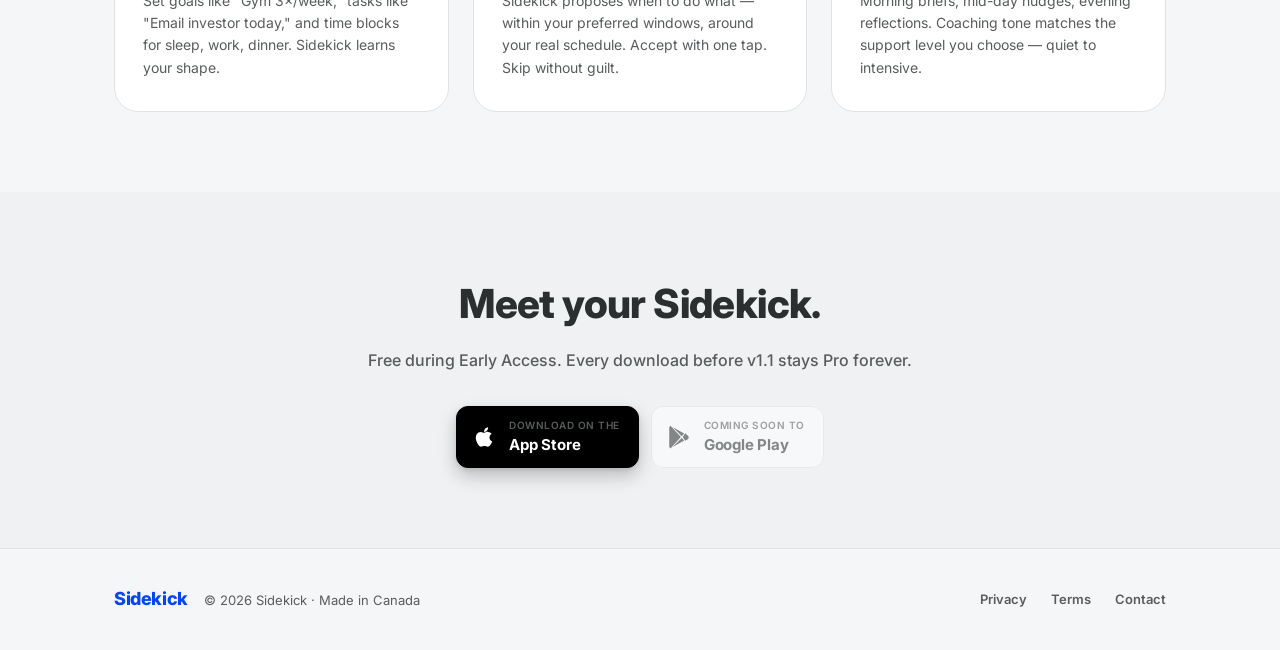
==== commit 71ad5813: "launch: App Store live — swap waitlist for download CTA Sidekick v1.0 launched on the App Store 2026" ====
--- a/index.html
+++ b/index.html
@@ -30,9 +30,6 @@
   <link href="https://fonts.googleapis.com/css2?family=Inter:wght@400;500;600;700;800&display=swap" rel="stylesheet" />
 
   <link rel="stylesheet" href="style.css" />
-
-  <!-- Kit (ConvertKit) waitlist form script -->
-  <script src="https://f.convertkit.com/ckjs/ck.5.js"></script>
 </head>
 <body>
   <header class="nav">
@@ -41,7 +38,7 @@
       <nav class="nav-links">
         <a href="#features">Features</a>
         <a href="#how-it-works">How it works</a>
-        <a href="#waitlist" class="btn btn-ghost-sm">Get notified</a>
+        <a href="#download" class="btn btn-ghost-sm">Download</a>
       </nav>
     </div>
   </header>
@@ -50,7 +47,7 @@
     <!-- Hero -->
     <section class="hero">
       <div class="container hero-inner">
-        <div class="badge">Coming soon to iOS &amp; Android</div>
+        <div class="badge">Now on the App Store</div>
         <h1>
           Your <span class="grad-text">proactive</span><br />
           AI life coach.
@@ -60,8 +57,8 @@
           Coaching, scheduling, and accountability — built into one calm app.
         </p>
         <div class="hero-cta">
-          <a href="#waitlist" class="btn btn-primary">
-            Join the waitlist
+          <a href="https://apps.apple.com/app/id6761344816" class="btn btn-primary">
+            Download on the App Store
             <span class="arrow">→</span>
           </a>
           <a href="#how-it-works" class="btn btn-link">See how it works</a>
@@ -136,36 +133,20 @@
       </div>
     </section>
 
-    <!-- Waitlist CTA -->
-    <section id="waitlist" class="waitlist">
+    <!-- Download CTA -->
+    <section id="download" class="waitlist">
       <div class="container waitlist-inner">
-        <h2>Be first when we launch.</h2>
-        <p>Drop your email — we'll let you know the moment Sidekick hits the App Store and Play Store. No spam. Just one note.</p>
-
-        <!-- Kit (ConvertKit) waitlist form. Script loaded in <head>. -->
-        <form action="https://app.kit.com/forms/9358173/subscriptions" class="seva-form formkit-form" method="post" data-sv-form="9358173" data-uid="fa3485b197" data-format="inline" data-version="5" data-options="{&quot;settings&quot;:{&quot;after_subscribe&quot;:{&quot;action&quot;:&quot;message&quot;,&quot;success_message&quot;:&quot;Success! Now check your email to confirm your subscription.&quot;,&quot;redirect_url&quot;:&quot;&quot;},&quot;analytics&quot;:{&quot;google&quot;:null,&quot;fathom&quot;:null,&quot;facebook&quot;:null,&quot;segment&quot;:null,&quot;pinterest&quot;:null,&quot;sparkloop&quot;:null,&quot;googletagmanager&quot;:null},&quot;modal&quot;:{&quot;trigger&quot;:&quot;timer&quot;,&quot;scroll_percentage&quot;:null,&quot;timer&quot;:5,&quot;devices&quot;:&quot;all&quot;,&quot;show_once_every&quot;:15},&quot;powered_by&quot;:{&quot;show&quot;:true,&quot;url&quot;:&quot;https://kit.com/features/forms?utm_campaign=poweredby&amp;utm_content=form&amp;utm_medium=referral&amp;utm_source=dynamic&quot;},&quot;recaptcha&quot;:{&quot;enabled&quot;:false},&quot;return_visitor&quot;:{&quot;action&quot;:&quot;show&quot;,&quot;custom_content&quot;:&quot;&quot;},&quot;slide_in&quot;:{&quot;display_in&quot;:&quot;bottom_right&quot;,&quot;trigger&quot;:&quot;timer&quot;,&quot;scroll_percentage&quot;:null,&quot;timer&quot;:5,&quot;devices&quot;:&quot;all&quot;,&quot;show_once_every&quot;:15},&quot;sticky_bar&quot;:{&quot;display_in&quot;:&quot;top&quot;,&quot;trigger&quot;:&quot;timer&quot;,&quot;scroll_percentage&quot;:null,&quot;timer&quot;:5,&quot;devices&quot;:&quot;all&quot;,&quot;show_once_every&quot;:15}},&quot;version&quot;:&quot;5&quot;}" min-width="400 500 600 700 800">
-          <div data-style="clean">
-            <ul class="formkit-alert formkit-alert-error" data-element="errors" data-group="alert"></ul>
-            <div data-element="fields" data-stacked="false" class="seva-fields formkit-fields">
-              <div class="formkit-field">
-                <input class="formkit-input" name="email_address" aria-label="Email Address" placeholder="you@example.com" required type="email" />
-              </div>
-              <button data-element="submit" class="formkit-submit formkit-submit">
-                <div class="formkit-spinner"><div></div><div></div><div></div></div>
-                <span>Join waitlist</span>
-              </button>
-            </div>
-          </div>
-        </form>
+        <h2>Meet your Sidekick.</h2>
+        <p>Free during Early Access. Every download before v1.1 stays Pro forever.</p>
 
         <div class="store-badges">
-          <div class="store-badge" aria-label="Coming soon to App Store">
+          <a href="https://apps.apple.com/app/id6761344816" class="store-badge store-badge-live" aria-label="Download on the App Store">
             <svg viewBox="0 0 24 24" fill="currentColor"><path d="M17.05 20.28c-.98.95-2.05.8-3.08.35-1.09-.46-2.09-.48-3.24 0-1.44.62-2.2.44-3.06-.35C2.79 15.25 3.51 7.59 9.05 7.31c1.35.07 2.29.74 3.08.8 1.18-.24 2.31-.93 3.57-.84 1.51.12 2.65.72 3.4 1.8-3.12 1.87-2.38 5.98.48 7.13-.57 1.5-1.31 2.99-2.54 4.09zM12.03 7.25c-.15-2.23 1.66-4.07 3.74-4.25.29 2.58-2.34 4.5-3.74 4.25z"/></svg>
             <div>
-              <span class="store-badge-pre">Coming soon to</span>
+              <span class="store-badge-pre">Download on the</span>
               <span class="store-badge-name">App Store</span>
             </div>
-          </div>
+          </a>
           <div class="store-badge" aria-label="Coming soon to Google Play">
             <svg viewBox="0 0 24 24" fill="currentColor"><path d="M3 20.5V3.5c0-.85.46-1.6 1.16-2L13.69 12 4.16 22.5C3.46 22.1 3 21.35 3 20.5zM16.81 15.12L6.05 21.34l8.49-8.49zM20.16 10.81c.5.4.79.99.79 1.69s-.3 1.29-.79 1.69l-2.36 1.37L15.41 12l2.39-3.55zM6.05 2.66l10.76 6.22-2.27 2.39L6.05 2.66z"/></svg>
             <div>
--- a/style.css
+++ b/style.css
@@ -361,103 +361,12 @@
   margin: 0 0 32px;
   font-weight: 500;
 }
-.waitlist-form {
-  display: flex;
-  gap: 10px;
-  margin-bottom: 36px;
-  flex-wrap: wrap;
-  justify-content: center;
-}
-.waitlist-form input[type="email"] {
-  flex: 1 1 280px;
-  padding: 16px 20px;
-  font-family: inherit;
-  font-size: 16px;
-  font-weight: 500;
-  color: var(--on-surface);
-  background: var(--surface);
-  border: 1px solid var(--surface-high);
-  border-radius: var(--r-md);
-  outline: none;
-  transition: border-color 0.15s;
-}
-.waitlist-form input[type="email"]:focus {
-  border-color: var(--primary);
-  box-shadow: 0 0 0 4px rgba(8, 70, 237, 0.12);
-}
-.waitlist-form input::placeholder { color: var(--outline-variant); }
-.waitlist-form button { padding: 16px 22px; }
-
-/* ─── Kit (ConvertKit) embedded form — match Sidekick palette ───────── */
-.waitlist .formkit-form[data-uid="fa3485b197"] { max-width: 560px; margin: 0 auto; }
-.waitlist .formkit-form[data-uid="fa3485b197"] [data-style="clean"] { padding: 0; }
-.waitlist .formkit-form[data-uid="fa3485b197"] .formkit-fields {
-  display: flex;
-  gap: 10px;
-  flex-wrap: wrap;
-  justify-content: center;
-  margin: 0 auto;
-}
-.waitlist .formkit-form[data-uid="fa3485b197"] .formkit-field,
-.waitlist .formkit-form[data-uid="fa3485b197"] .formkit-submit {
-  margin: 0;
-  flex: 1 1 280px;
-}
-.waitlist .formkit-form[data-uid="fa3485b197"] .formkit-submit { flex: 0 0 auto; }
-.waitlist .formkit-form[data-uid="fa3485b197"] .formkit-input {
-  padding: 16px 20px !important;
-  font-family: inherit !important;
-  font-size: 16px !important;
-  font-weight: 500 !important;
-  color: var(--on-surface) !important;
-  background: var(--surface) !important;
-  border: 1px solid var(--surface-high) !important;
-  border-radius: var(--r-md) !important;
-  line-height: 1.4 !important;
-  transition: border-color 0.15s, box-shadow 0.15s !important;
-}
-.waitlist .formkit-form[data-uid="fa3485b197"] .formkit-input::placeholder { color: var(--outline-variant); opacity: 1; }
-.waitlist .formkit-form[data-uid="fa3485b197"] .formkit-input:focus {
-  border-color: var(--primary) !important;
-  box-shadow: 0 0 0 4px rgba(8, 70, 237, 0.12) !important;
-  outline: none !important;
-}
-.waitlist .formkit-form[data-uid="fa3485b197"] .formkit-submit {
-  background: linear-gradient(135deg, var(--primary), var(--primary-container)) !important;
-  color: #fff !important;
-  border-radius: var(--r-md) !important;
-  box-shadow:
-    0 8px 18px rgba(8, 70, 237, 0.28),
-    0 2px 4px rgba(8, 70, 237, 0.12) !important;
-  transition: transform 0.15s ease, box-shadow 0.2s ease !important;
-  font-weight: 600 !important;
-  margin: 0 !important;
-}
-.waitlist .formkit-form[data-uid="fa3485b197"] .formkit-submit > span {
-  padding: 16px 22px !important;
-  font-size: 16px !important;
-  font-weight: 600 !important;
-}
-.waitlist .formkit-form[data-uid="fa3485b197"] .formkit-submit:hover {
-  transform: translateY(-1px);
-  box-shadow:
-    0 12px 26px rgba(8, 70, 237, 0.34),
-    0 2px 4px rgba(8, 70, 237, 0.16) !important;
-}
-.waitlist .formkit-form[data-uid="fa3485b197"] .formkit-submit:hover > span { background: transparent !important; }
-.waitlist .formkit-form[data-uid="fa3485b197"] .formkit-powered-by-convertkit-container { display: none !important; }
-.waitlist .formkit-form[data-uid="fa3485b197"] .formkit-alert-success {
-  background: rgba(8, 70, 237, 0.08);
-  border-color: var(--primary);
-  color: var(--primary);
-  border-radius: var(--r-md);
-}
-
 .store-badges {
   display: flex;
   justify-content: center;
   gap: 12px;
   flex-wrap: wrap;
+  margin-top: 12px;
 }
 .store-badge {
   display: flex;
@@ -468,7 +377,24 @@
   border: 1px solid var(--surface-high);
   border-radius: var(--r-md);
   color: var(--on-surface);
-  opacity: 0.6;
+  opacity: 0.55;
+  text-decoration: none;
+}
+.store-badge-live {
+  opacity: 1;
+  background: #000;
+  border-color: #000;
+  color: #fff;
+  box-shadow:
+    0 8px 18px rgba(0, 0, 0, 0.22),
+    0 2px 4px rgba(0, 0, 0, 0.08);
+  transition: transform 0.15s ease, box-shadow 0.2s ease;
+}
+.store-badge-live:hover {
+  transform: translateY(-1px);
+  box-shadow:
+    0 12px 26px rgba(0, 0, 0, 0.28),
+    0 2px 4px rgba(0, 0, 0, 0.1);
 }
 .store-badge svg { width: 26px; height: 26px; }
 .store-badge div { display: flex; flex-direction: column; align-items: flex-start; }
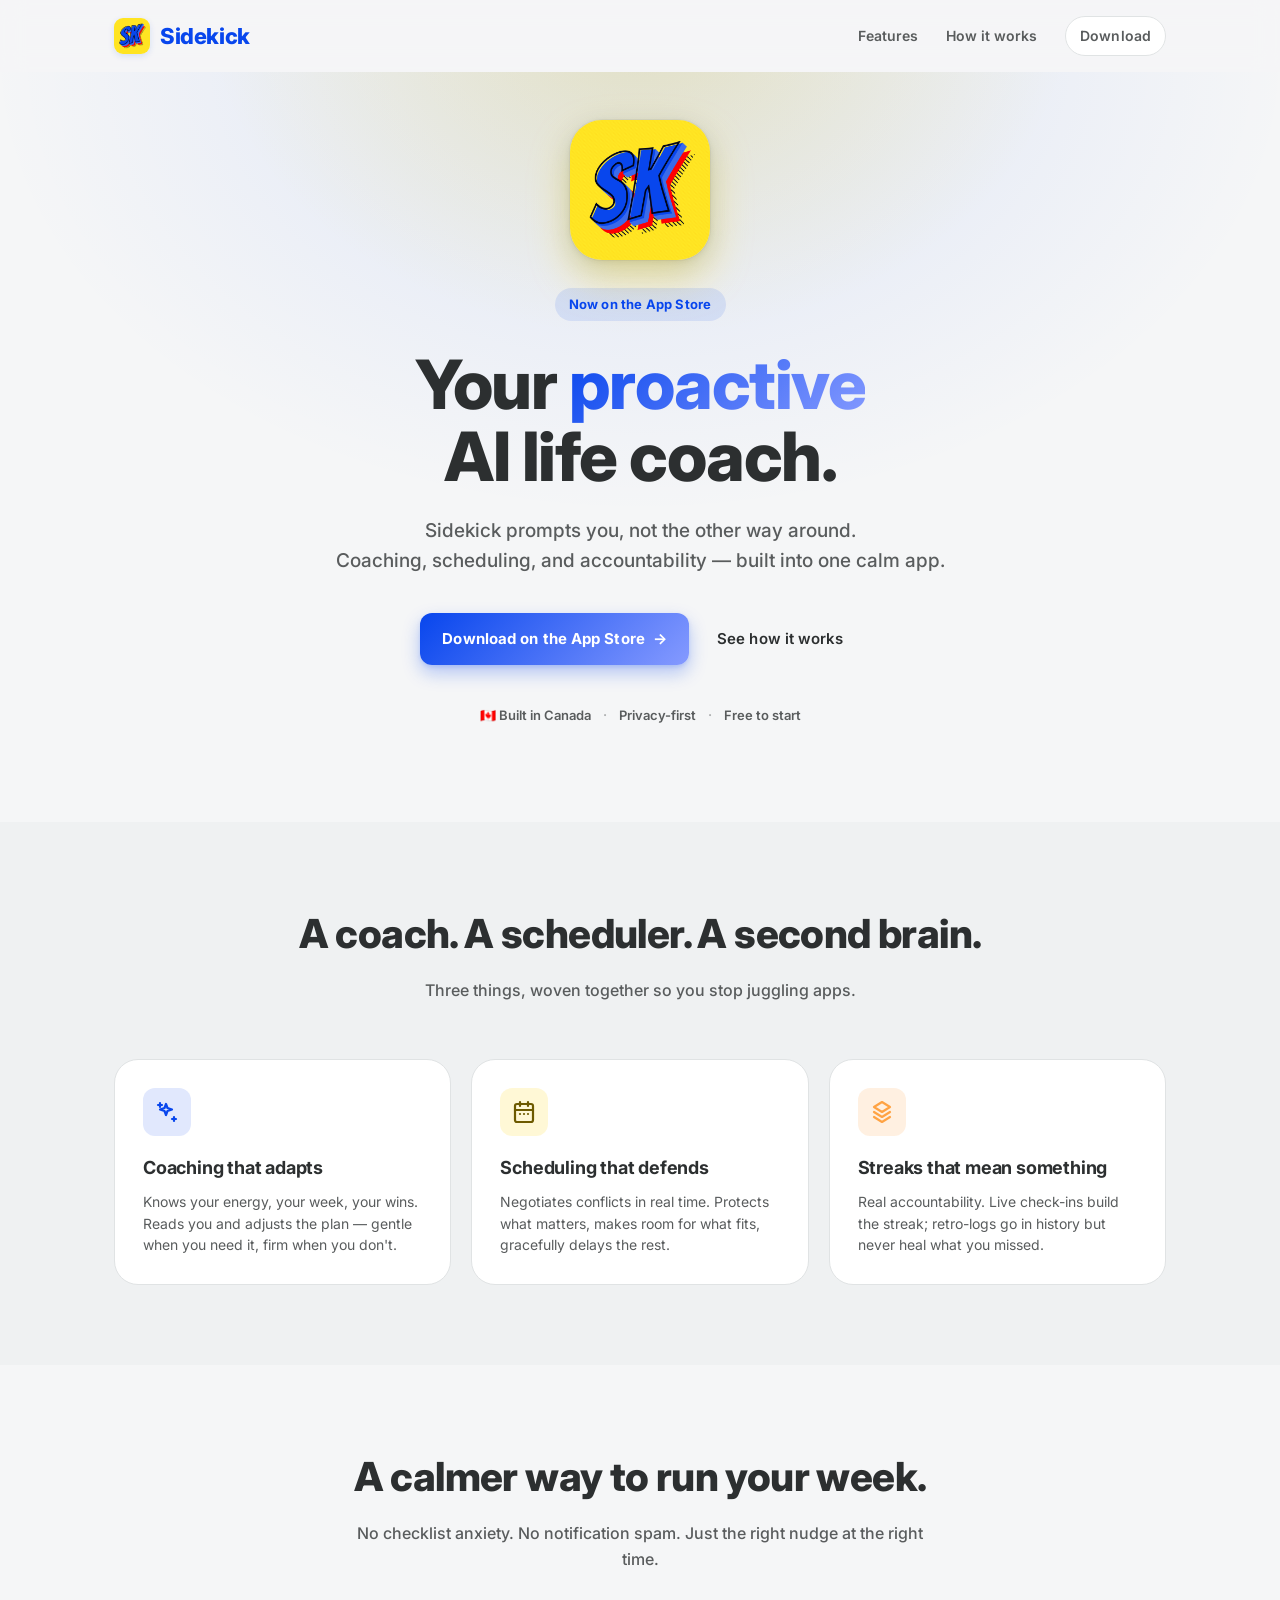
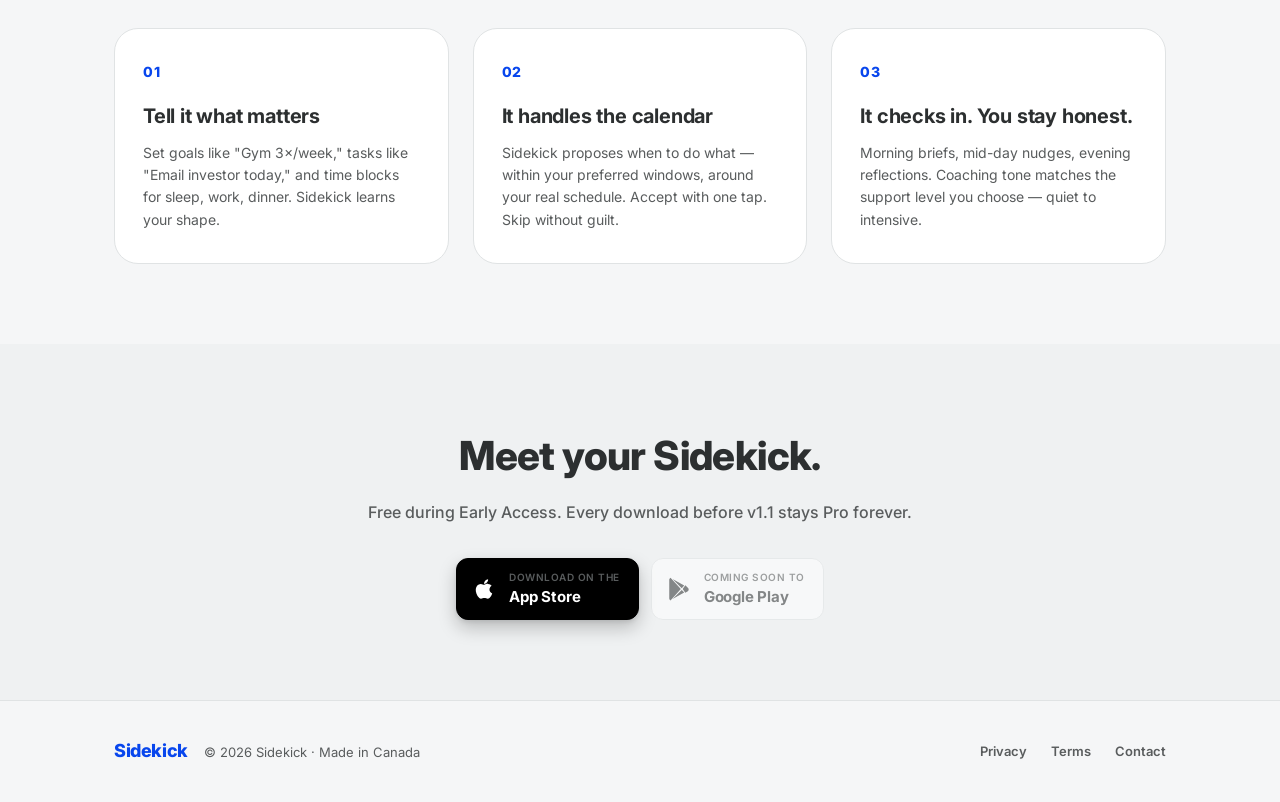
==== commit 58e88331: "brand: drop the real Sidekick icon + yellow accent glow into the hero - app-icon.png copied from mob" ====
--- a/index.html
+++ b/index.html
@@ -21,8 +21,10 @@
   <meta name="twitter:description" content="The AI prompts you, not the other way around." />
   <meta name="twitter:image" content="https://yoursidekick.ca/og.png" />
 
-  <!-- Favicon -->
-  <link rel="icon" type="image/svg+xml" href="favicon.svg" />
+  <!-- Favicon / App Icon -->
+  <link rel="icon" type="image/png" href="app-icon.png" />
+  <link rel="apple-touch-icon" href="app-icon.png" />
+  <link rel="shortcut icon" type="image/png" href="app-icon.png" />
 
   <!-- Inter font -->
   <link rel="preconnect" href="https://fonts.googleapis.com" />
@@ -34,7 +36,10 @@
 <body>
   <header class="nav">
     <div class="container nav-row">
-      <a href="/" class="wordmark">Sidekick</a>
+      <a href="/" class="brand">
+        <img src="app-icon.png" alt="" class="brand-icon" width="36" height="36" />
+        <span class="wordmark">Sidekick</span>
+      </a>
       <nav class="nav-links">
         <a href="#features">Features</a>
         <a href="#how-it-works">How it works</a>
@@ -47,6 +52,9 @@
     <!-- Hero -->
     <section class="hero">
       <div class="container hero-inner">
+        <div class="hero-icon-wrap">
+          <img src="app-icon.png" alt="Sidekick app icon" class="hero-icon" width="140" height="140" />
+        </div>
         <div class="badge">Now on the App Store</div>
         <h1>
           Your <span class="grad-text">proactive</span><br />
@@ -57,7 +65,7 @@
           Coaching, scheduling, and accountability — built into one calm app.
         </p>
         <div class="hero-cta">
-          <a href="https://apps.apple.com/app/id6761344816" class="btn btn-primary">
+          <a href="https://apps.apple.com/us/app/sidekick-ai/id6761344816" class="btn btn-primary">
             Download on the App Store
             <span class="arrow">→</span>
           </a>
@@ -140,7 +148,7 @@
         <p>Free during Early Access. Every download before v1.1 stays Pro forever.</p>
 
         <div class="store-badges">
-          <a href="https://apps.apple.com/app/id6761344816" class="store-badge store-badge-live" aria-label="Download on the App Store">
+          <a href="https://apps.apple.com/us/app/sidekick-ai/id6761344816" class="store-badge store-badge-live" aria-label="Download on the App Store">
             <svg viewBox="0 0 24 24" fill="currentColor"><path d="M17.05 20.28c-.98.95-2.05.8-3.08.35-1.09-.46-2.09-.48-3.24 0-1.44.62-2.2.44-3.06-.35C2.79 15.25 3.51 7.59 9.05 7.31c1.35.07 2.29.74 3.08.8 1.18-.24 2.31-.93 3.57-.84 1.51.12 2.65.72 3.4 1.8-3.12 1.87-2.38 5.98.48 7.13-.57 1.5-1.31 2.99-2.54 4.09zM12.03 7.25c-.15-2.23 1.66-4.07 3.74-4.25.29 2.58-2.34 4.5-3.74 4.25z"/></svg>
             <div>
               <span class="store-badge-pre">Download on the</span>
--- a/style.css
+++ b/style.css
@@ -99,6 +99,19 @@
   justify-content: space-between;
   padding-block: 16px;
 }
+.brand {
+  display: inline-flex;
+  align-items: center;
+  gap: 10px;
+  text-decoration: none;
+}
+.brand-icon {
+  width: 36px;
+  height: 36px;
+  border-radius: 9px; /* iOS-ish squircle at small size */
+  box-shadow: 0 2px 6px rgba(8, 70, 237, 0.14);
+  display: block;
+}
 .wordmark {
   font-size: 22px;
   font-weight: 800;
@@ -176,25 +189,60 @@
 
 /* ─── Hero ──────────────────────────────────────────────────────────── */
 .hero {
-  padding: 64px 0 96px;
+  padding: 48px 0 96px;
   position: relative;
   overflow: hidden;
+}
+@media (max-width: 640px) {
+  .hero { padding: 32px 0 72px; }
+  .hero-icon { width: 112px; height: 112px; border-radius: 26px; }
 }
 .hero::before {
   content: '';
   position: absolute;
   inset: -10% -10% auto -10%;
   height: 600px;
-  background: radial-gradient(
-    ellipse at 50% 0%,
-    rgba(8, 70, 237, 0.10),
-    transparent 60%
-  );
+  background:
+    radial-gradient(
+      ellipse at 50% 0%,
+      rgba(253, 212, 0, 0.22),
+      transparent 40%
+    ),
+    radial-gradient(
+      ellipse at 50% 10%,
+      rgba(8, 70, 237, 0.10),
+      transparent 60%
+    );
   z-index: -1;
 }
 .hero-inner {
   text-align: center;
   max-width: 760px;
+}
+.hero-icon-wrap {
+  display: flex;
+  justify-content: center;
+  margin-bottom: 28px;
+}
+.hero-icon {
+  width: 140px;
+  height: 140px;
+  border-radius: 32px; /* iOS squircle-ish at 140px (~22.8%) */
+  display: block;
+  /* Power-yellow glow echoing the icon's bg + subtle blue shadow for depth */
+  box-shadow:
+    0 0 0 1px rgba(0, 0, 0, 0.04),
+    0 18px 40px rgba(253, 212, 0, 0.38),
+    0 8px 24px rgba(8, 70, 237, 0.18),
+    0 2px 6px rgba(0, 0, 0, 0.08);
+  animation: hero-icon-float 6s ease-in-out infinite;
+}
+@keyframes hero-icon-float {
+  0%, 100% { transform: translateY(0); }
+  50% { transform: translateY(-6px); }
+}
+@media (prefers-reduced-motion: reduce) {
+  .hero-icon { animation: none; }
 }
 .badge {
   display: inline-block;
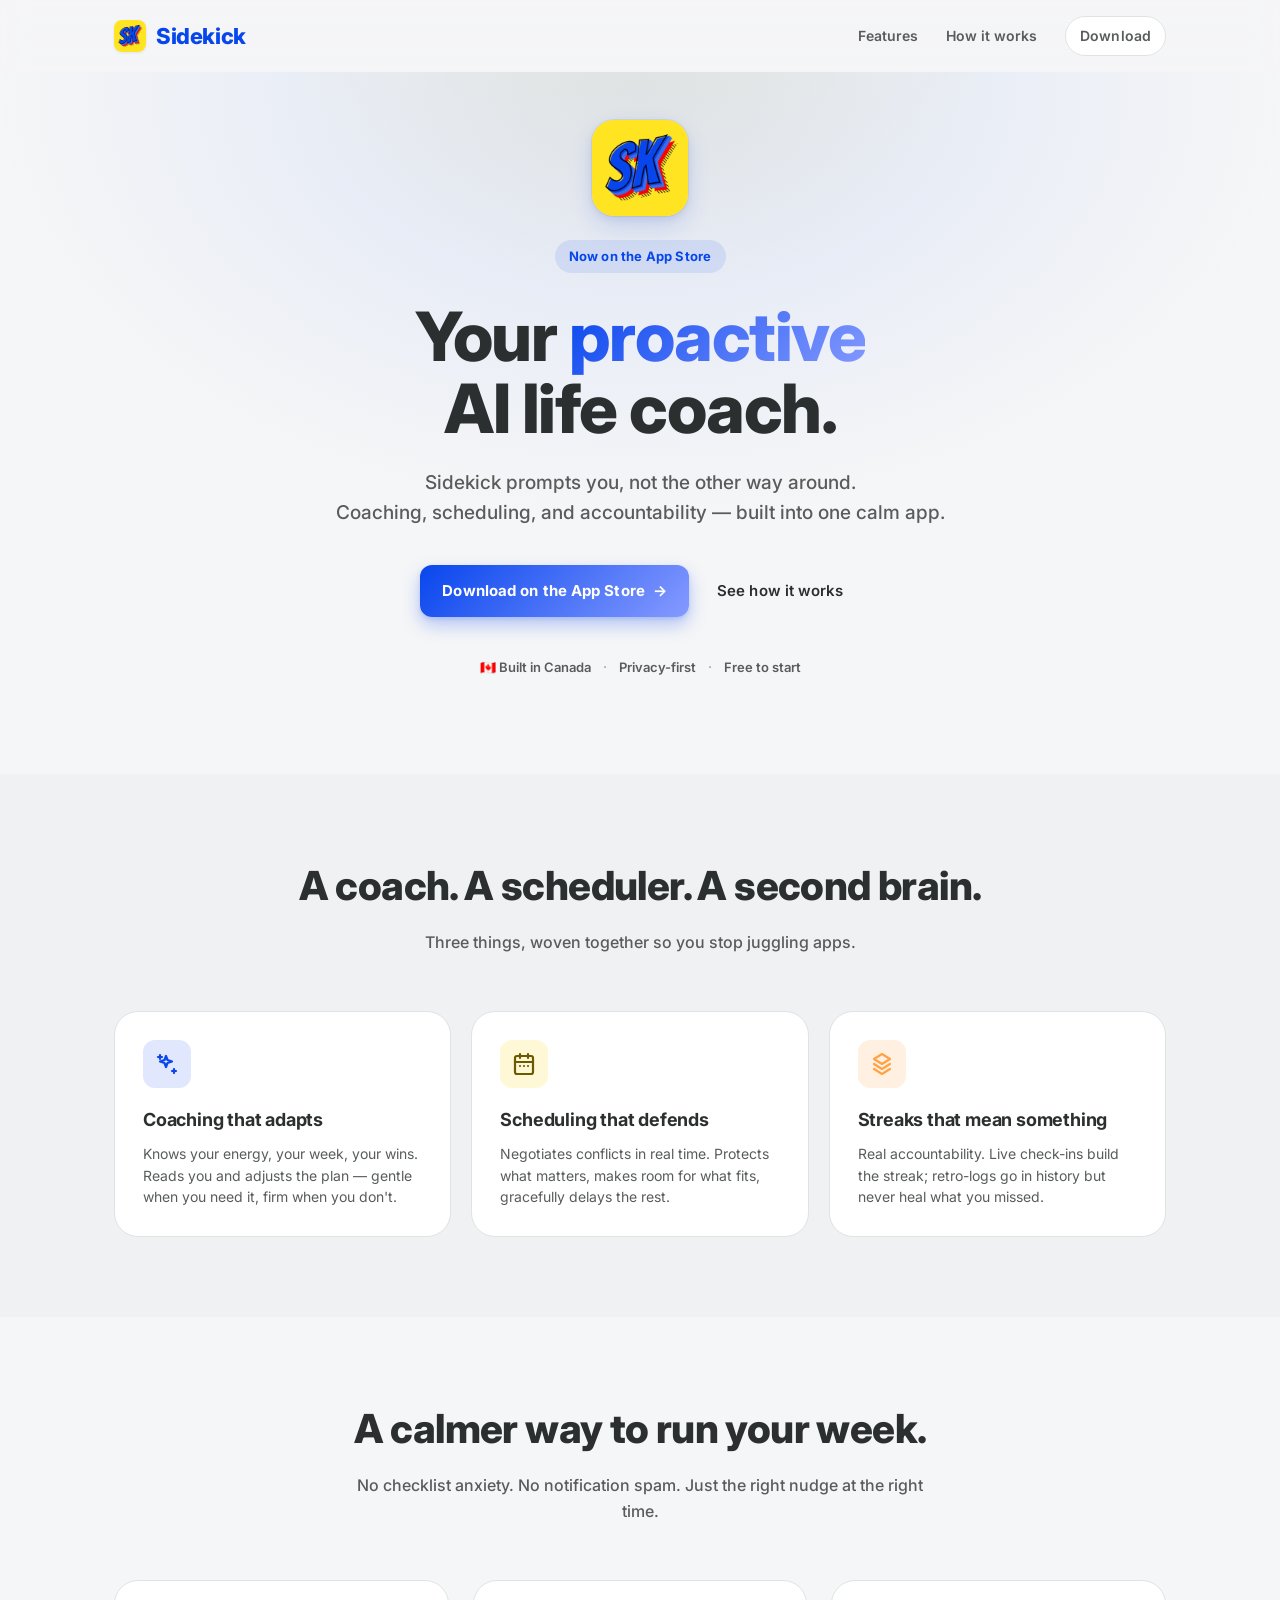
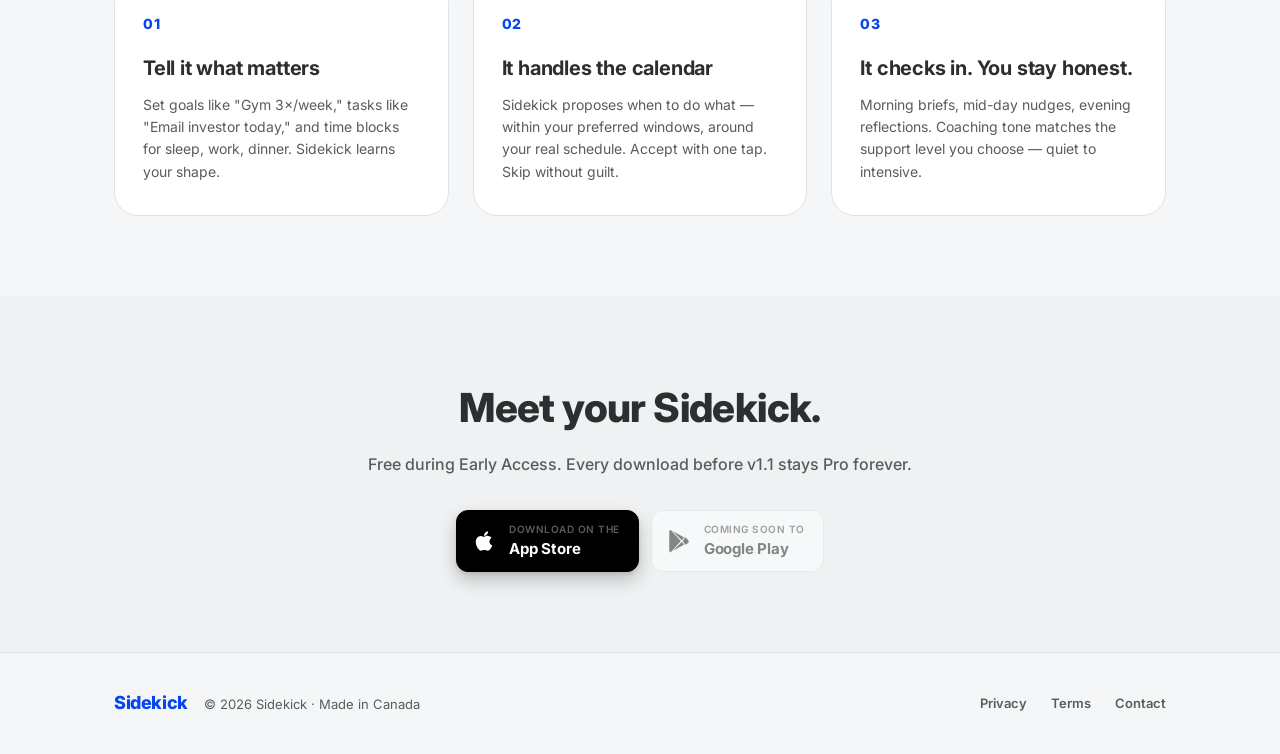
==== commit 755ba80b: "google ver" ====
--- a/index.html
+++ b/index.html
@@ -2,6 +2,7 @@
 <html lang="en">
 <head>
   <meta charset="UTF-8" />
+  <meta name="google-site-verification" content="sasBCXmBeBm7ZAWcgFnoEq6RkzopzZMMImtIzSrWHzg" />
   <meta name="viewport" content="width=device-width, initial-scale=1.0" />
   <meta name="theme-color" content="#0846ED" />
 
--- a/style.css
+++ b/style.css
@@ -100,17 +100,21 @@
   padding-block: 16px;
 }
 .brand {
-  display: inline-flex;
+  display: flex;
+  flex-direction: row;
   align-items: center;
   gap: 10px;
   text-decoration: none;
+  line-height: 1;
+  white-space: nowrap;
 }
 .brand-icon {
-  width: 36px;
-  height: 36px;
-  border-radius: 9px; /* iOS-ish squircle at small size */
-  box-shadow: 0 2px 6px rgba(8, 70, 237, 0.14);
+  width: 32px;
+  height: 32px;
+  border-radius: 8px; /* ~iOS squircle at small size */
+  box-shadow: 0 1px 3px rgba(0, 0, 0, 0.08);
   display: block;
+  flex-shrink: 0;
 }
 .wordmark {
   font-size: 22px;
@@ -195,7 +199,7 @@
 }
 @media (max-width: 640px) {
   .hero { padding: 32px 0 72px; }
-  .hero-icon { width: 112px; height: 112px; border-radius: 26px; }
+  .hero-icon { width: 80px; height: 80px; border-radius: 18px; }
 }
 .hero::before {
   content: '';
@@ -205,11 +209,11 @@
   background:
     radial-gradient(
       ellipse at 50% 0%,
-      rgba(253, 212, 0, 0.22),
-      transparent 40%
+      rgba(253, 212, 0, 0.10),
+      transparent 35%
     ),
     radial-gradient(
-      ellipse at 50% 10%,
+      ellipse at 50% 15%,
       rgba(8, 70, 237, 0.10),
       transparent 60%
     );
@@ -222,27 +226,27 @@
 .hero-icon-wrap {
   display: flex;
   justify-content: center;
-  margin-bottom: 28px;
+  margin-bottom: 24px;
 }
 .hero-icon {
-  width: 140px;
-  height: 140px;
-  border-radius: 32px; /* iOS squircle-ish at 140px (~22.8%) */
+  width: 96px;
+  height: 96px;
+  border-radius: 22px; /* ~iOS squircle at 96px (22.9%) */
   display: block;
-  /* Power-yellow glow echoing the icon's bg + subtle blue shadow for depth */
+  overflow: hidden; /* belt + suspenders for the radius clip */
+  /* Soft, elegant drop shadow — depth without drama */
   box-shadow:
-    0 0 0 1px rgba(0, 0, 0, 0.04),
-    0 18px 40px rgba(253, 212, 0, 0.38),
-    0 8px 24px rgba(8, 70, 237, 0.18),
-    0 2px 6px rgba(0, 0, 0, 0.08);
-  animation: hero-icon-float 6s ease-in-out infinite;
-}
-@keyframes hero-icon-float {
-  0%, 100% { transform: translateY(0); }
-  50% { transform: translateY(-6px); }
-}
-@media (prefers-reduced-motion: reduce) {
-  .hero-icon { animation: none; }
+    0 0 0 1px rgba(0, 0, 0, 0.05),
+    0 10px 24px rgba(8, 70, 237, 0.14),
+    0 3px 8px rgba(0, 0, 0, 0.08);
+  transition: transform 0.3s ease, box-shadow 0.3s ease;
+}
+.hero-icon:hover {
+  transform: translateY(-2px);
+  box-shadow:
+    0 0 0 1px rgba(0, 0, 0, 0.05),
+    0 14px 30px rgba(8, 70, 237, 0.18),
+    0 4px 10px rgba(0, 0, 0, 0.1);
 }
 .badge {
   display: inline-block;
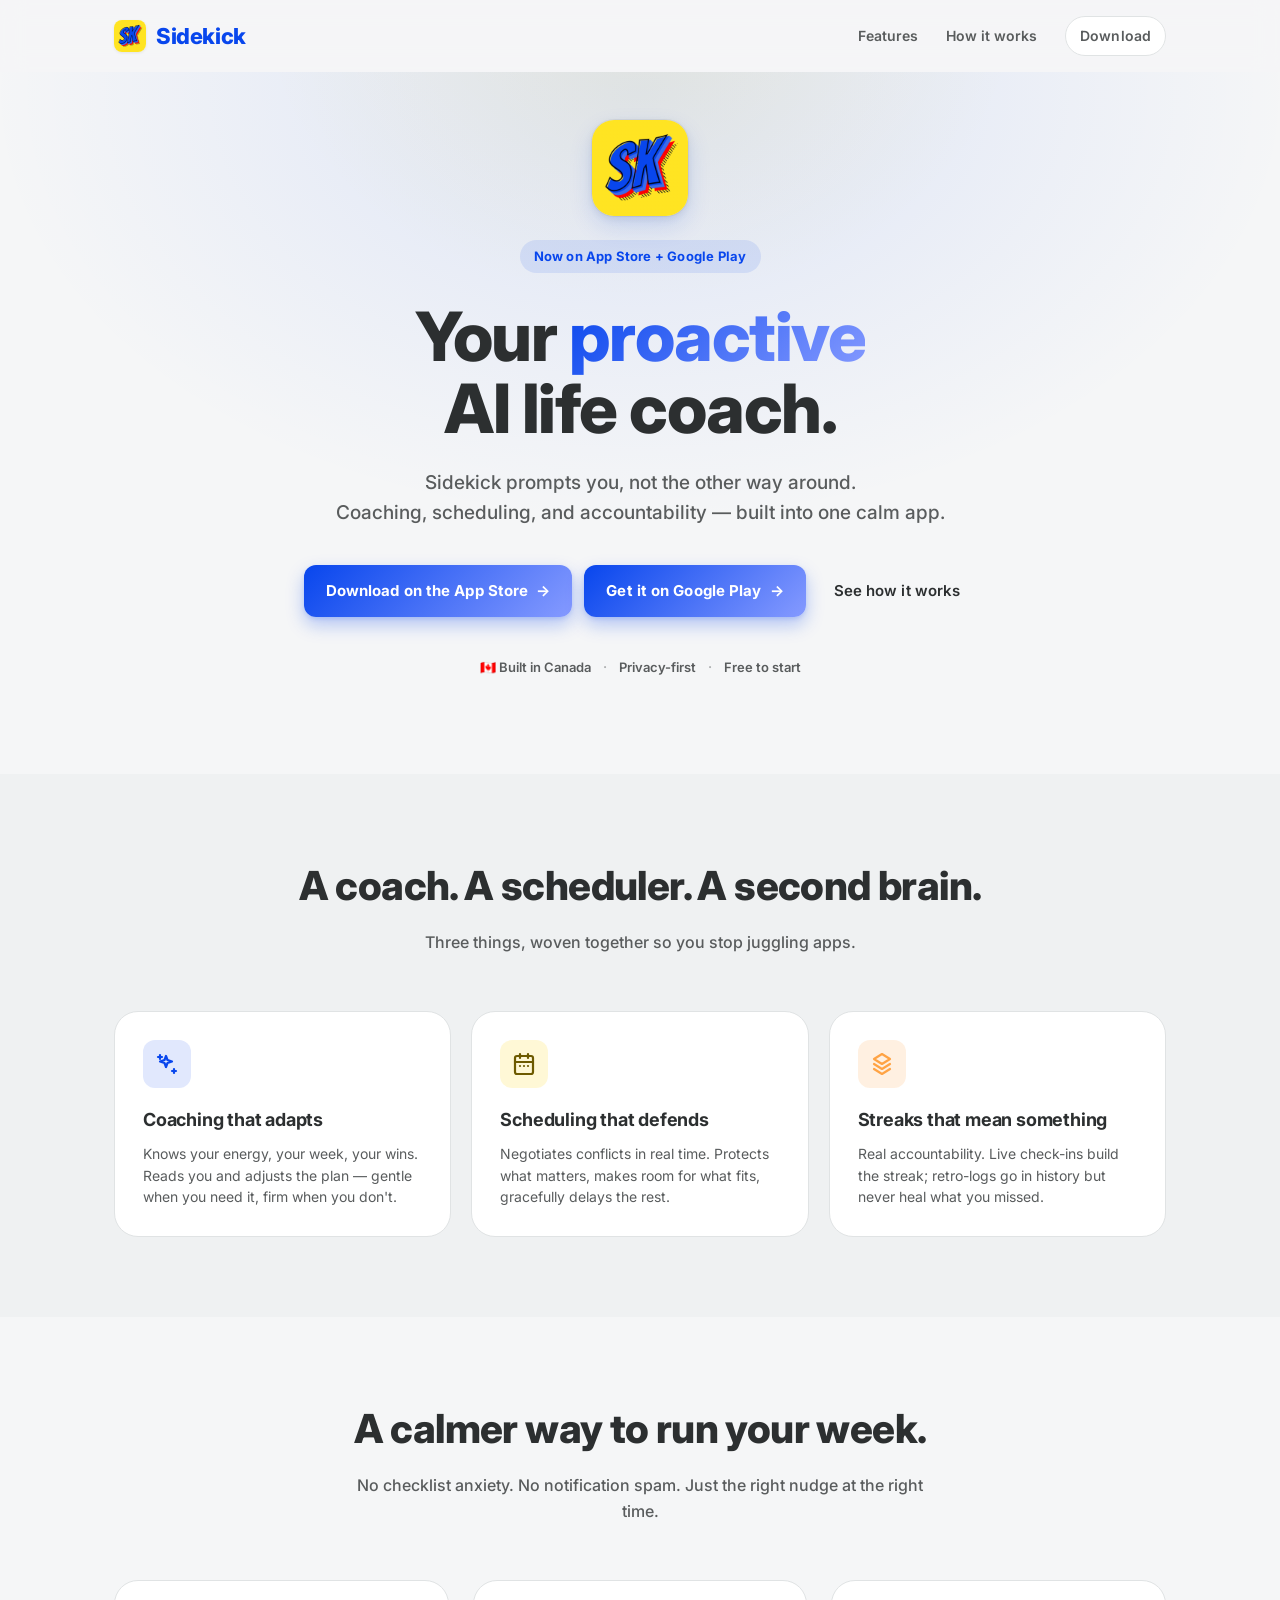
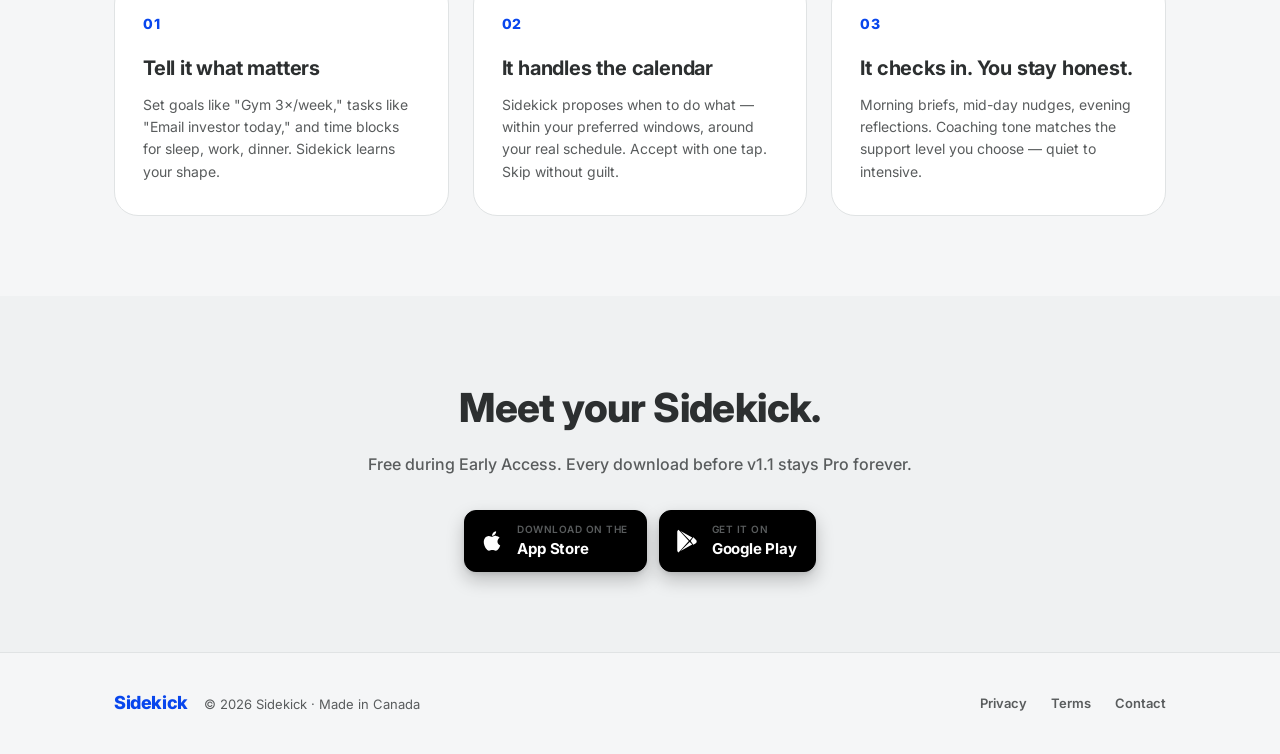
==== commit 88924340: "feat: add Google Play store link alongside App Store Sidekick is now on Production track at Google P" ====
--- a/index.html
+++ b/index.html
@@ -56,7 +56,7 @@
         <div class="hero-icon-wrap">
           <img src="app-icon.png" alt="Sidekick app icon" class="hero-icon" width="140" height="140" />
         </div>
-        <div class="badge">Now on the App Store</div>
+        <div class="badge">Now on App Store + Google Play</div>
         <h1>
           Your <span class="grad-text">proactive</span><br />
           AI life coach.
@@ -68,6 +68,10 @@
         <div class="hero-cta">
           <a href="https://apps.apple.com/us/app/sidekick-ai/id6761344816" class="btn btn-primary">
             Download on the App Store
+            <span class="arrow">→</span>
+          </a>
+          <a href="https://play.google.com/store/apps/details?id=com.jjahanzad.sidekick" class="btn btn-primary">
+            Get it on Google Play
             <span class="arrow">→</span>
           </a>
           <a href="#how-it-works" class="btn btn-link">See how it works</a>
@@ -156,13 +160,13 @@
               <span class="store-badge-name">App Store</span>
             </div>
           </a>
-          <div class="store-badge" aria-label="Coming soon to Google Play">
+          <a href="https://play.google.com/store/apps/details?id=com.jjahanzad.sidekick" class="store-badge store-badge-live" aria-label="Get it on Google Play">
             <svg viewBox="0 0 24 24" fill="currentColor"><path d="M3 20.5V3.5c0-.85.46-1.6 1.16-2L13.69 12 4.16 22.5C3.46 22.1 3 21.35 3 20.5zM16.81 15.12L6.05 21.34l8.49-8.49zM20.16 10.81c.5.4.79.99.79 1.69s-.3 1.29-.79 1.69l-2.36 1.37L15.41 12l2.39-3.55zM6.05 2.66l10.76 6.22-2.27 2.39L6.05 2.66z"/></svg>
             <div>
-              <span class="store-badge-pre">Coming soon to</span>
+              <span class="store-badge-pre">Get it on</span>
               <span class="store-badge-name">Google Play</span>
             </div>
-          </div>
+          </a>
         </div>
       </div>
     </section>
